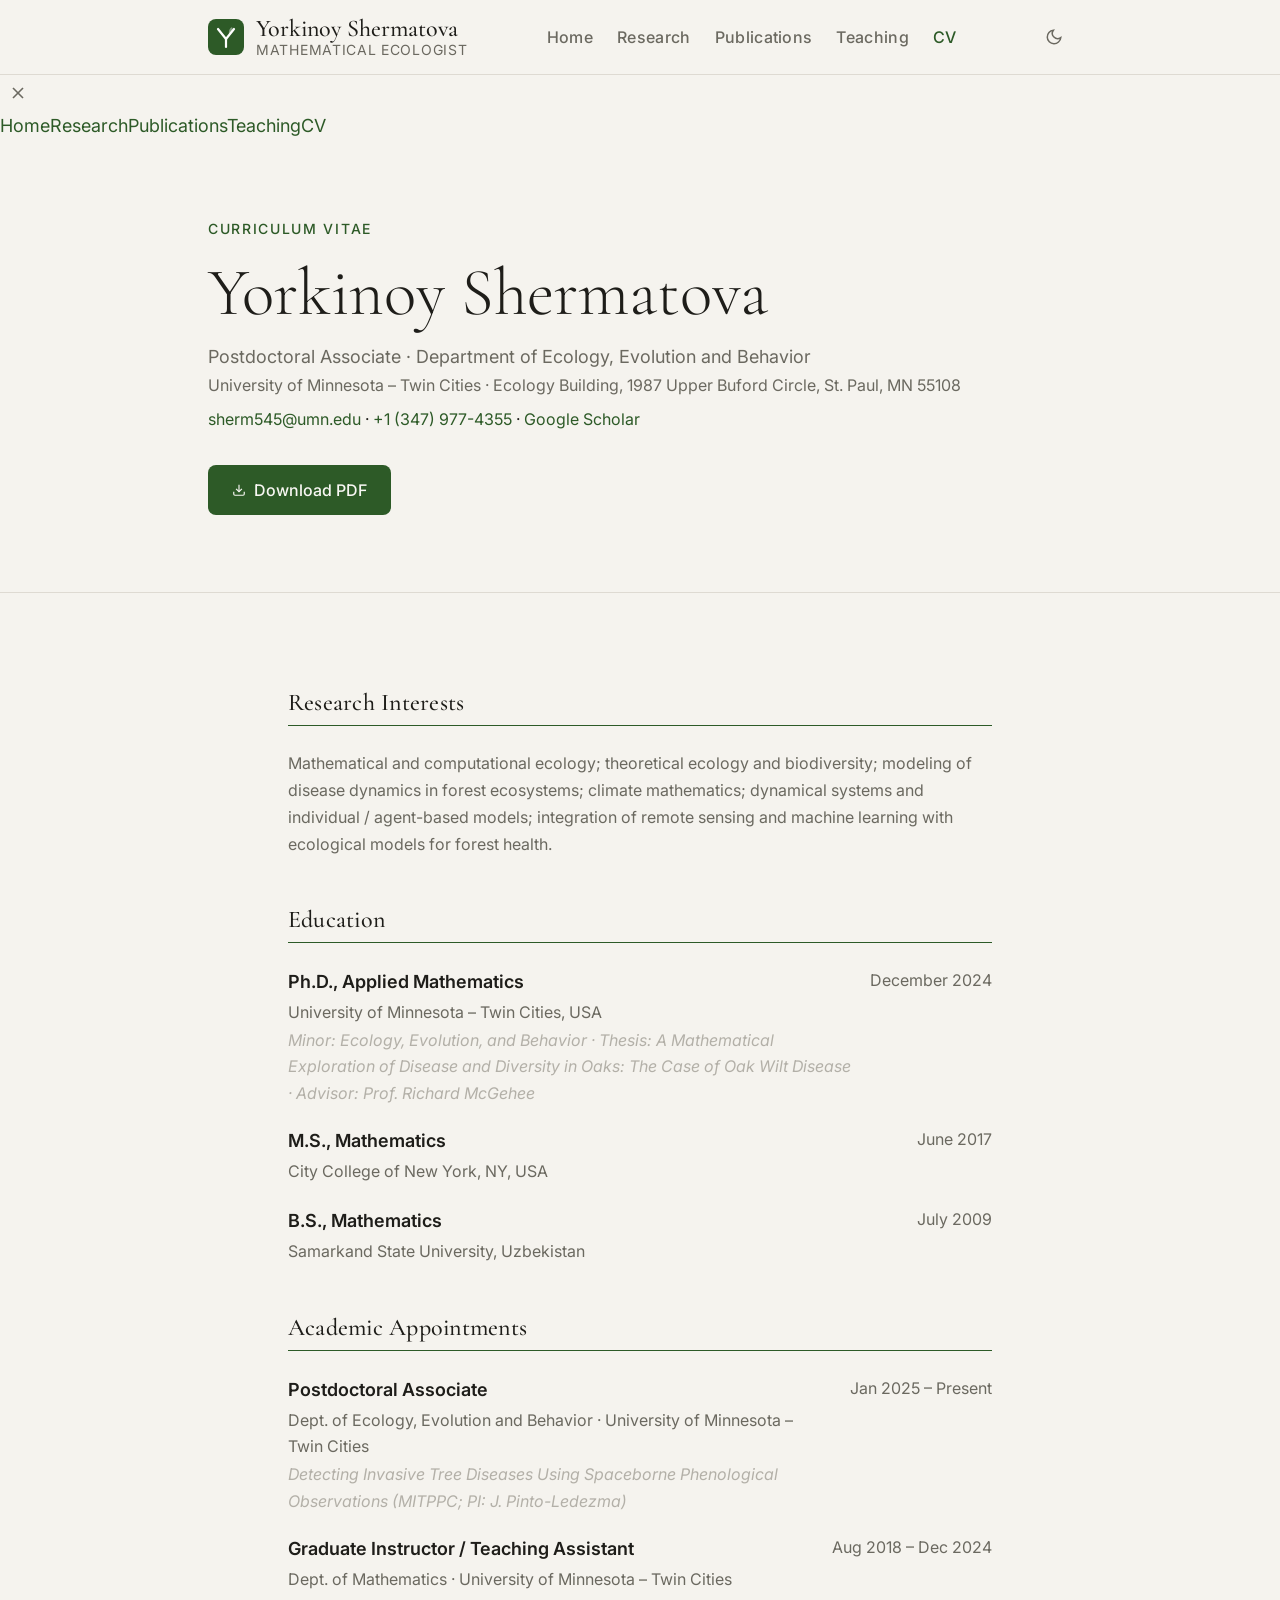
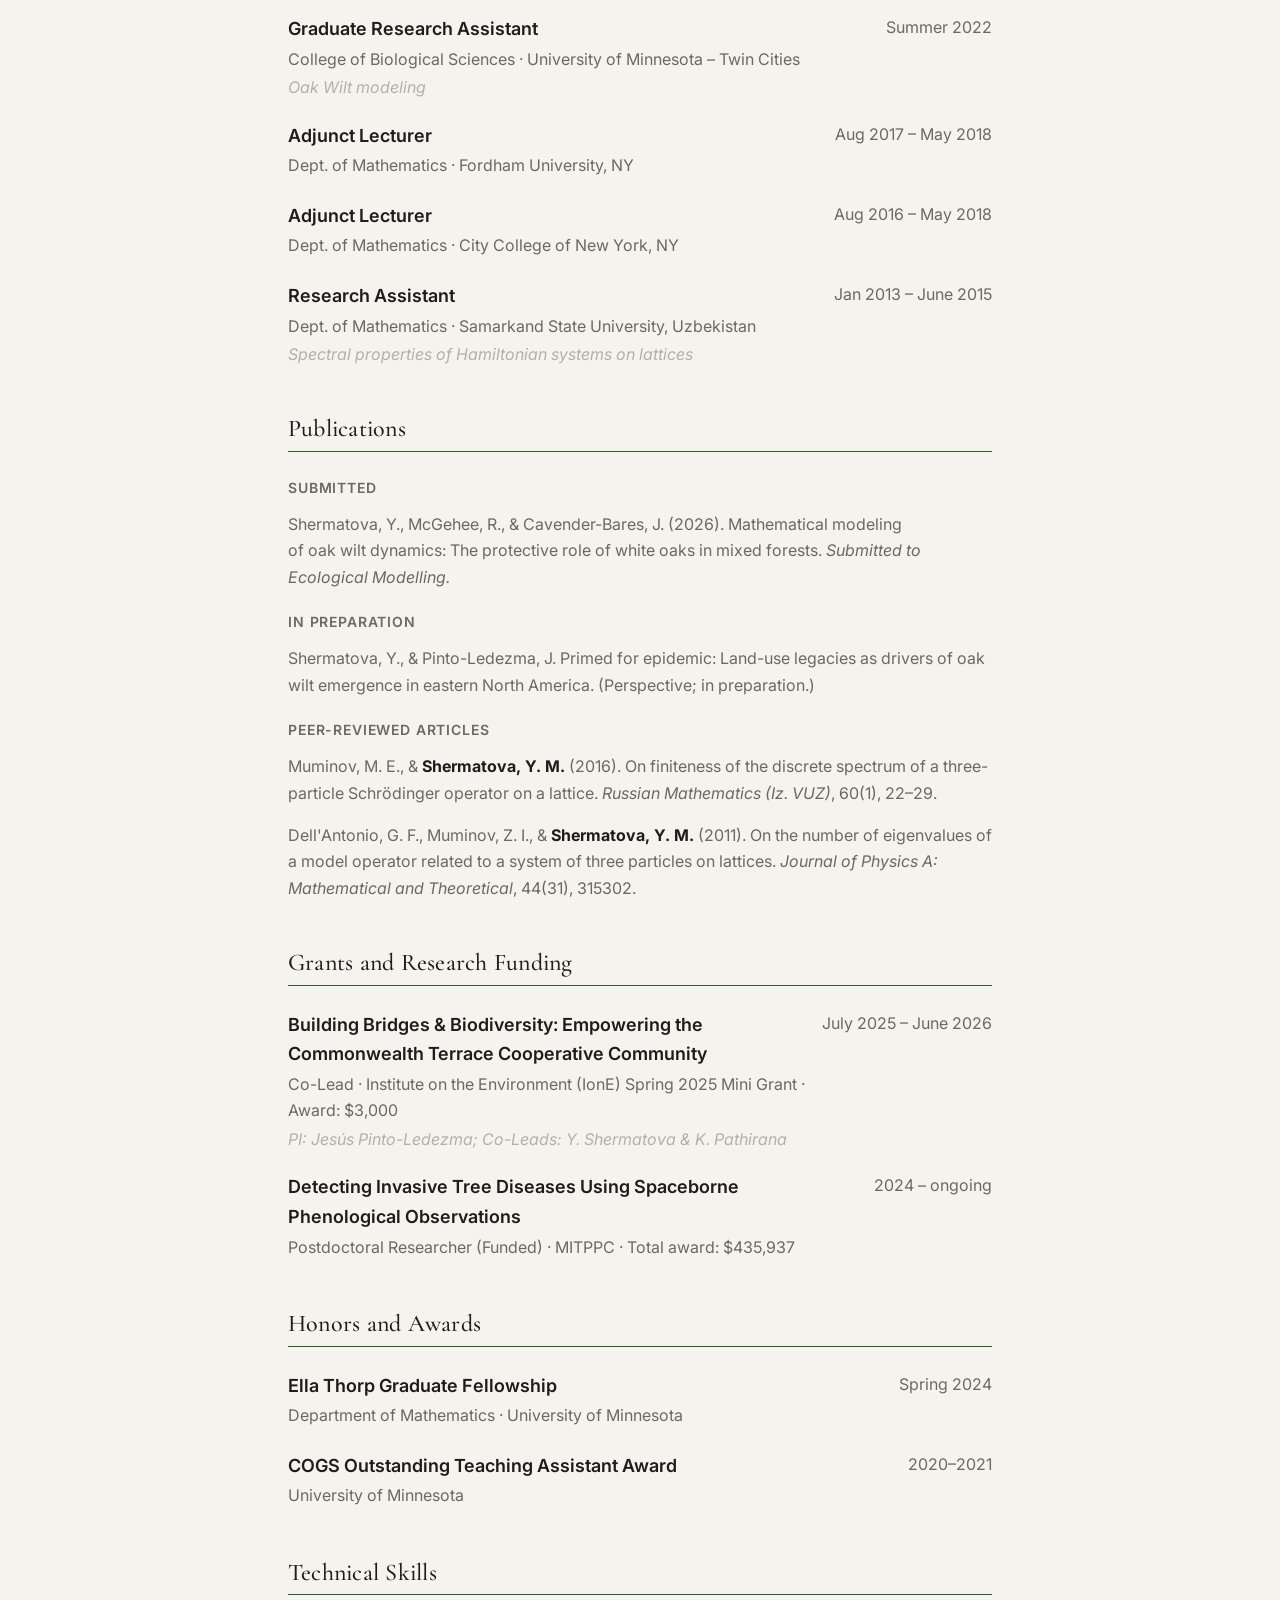
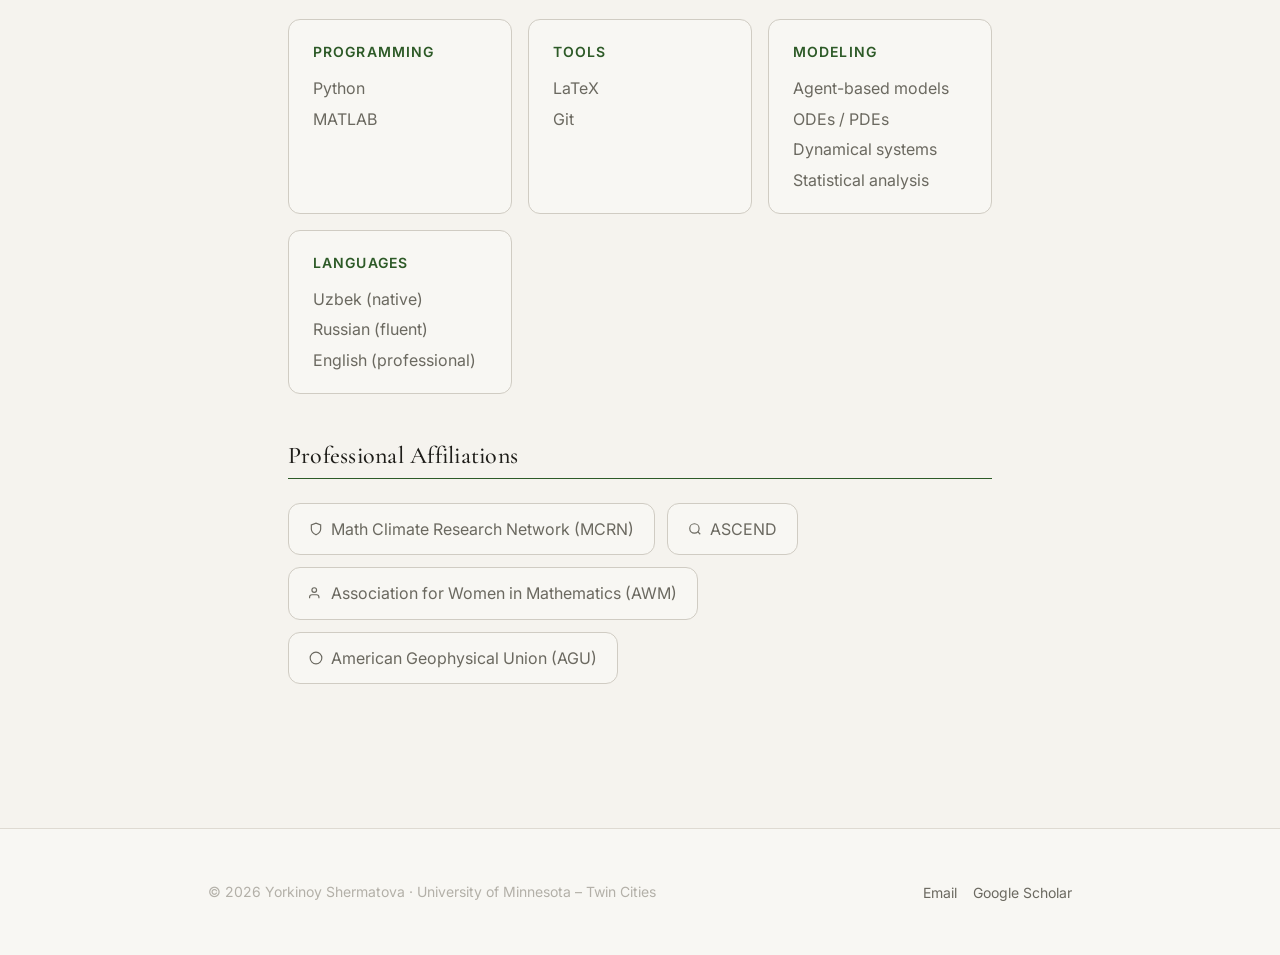
==== cv.html @ e94e3703 "Initial build: 5-page academic site" ====
<!DOCTYPE html>
<html lang="en">
<head>
  <meta charset="UTF-8">
  <meta name="viewport" content="width=device-width, initial-scale=1.0">
  <title>CV — Yorkinoy Shermatova</title>
  <meta name="description" content="Curriculum vitae of Yorkinoy Shermatova, Postdoctoral Associate in Mathematical Ecology at the University of Minnesota.">
  <link rel="stylesheet" href="style.css">
  <link rel="icon" href="data:image/svg+xml,<svg xmlns='http://www.w3.org/2000/svg' viewBox='0 0 32 32'><rect width='32' height='32' rx='6' fill='%232d5a27'/><text y='24' x='4' font-size='22' fill='white' font-family='serif'>Y</text></svg>">
  <style>
    .cv-section { margin-bottom: var(--space-12); }
    .cv-section-title {
      font-family: var(--font-display);
      font-size: var(--text-lg);
      font-weight: 500;
      color: var(--color-text);
      padding-bottom: var(--space-2);
      border-bottom: 1.5px solid var(--color-primary);
      margin-bottom: var(--space-6);
      letter-spacing: 0.01em;
    }
    .cv-entry { margin-bottom: var(--space-5); display: grid; grid-template-columns: 1fr auto; gap: var(--space-4); align-items: start; }
    .cv-entry__main {}
    .cv-entry__title { font-size: var(--text-base); font-weight: 600; color: var(--color-text); margin-bottom: 2px; }
    .cv-entry__sub { font-size: var(--text-sm); color: var(--color-text-muted); margin-bottom: 2px; }
    .cv-entry__detail { font-size: var(--text-sm); color: var(--color-text-faint); font-style: italic; }
    .cv-entry__date { font-size: var(--text-sm); color: var(--color-text-muted); white-space: nowrap; text-align: right; }
    .cv-pub { margin-bottom: var(--space-4); }
    .cv-pub p { font-size: var(--text-sm); color: var(--color-text-muted); line-height: 1.65; }
    .cv-pub strong { color: var(--color-text); }
    .cv-list { list-style: none; display: flex; flex-direction: column; gap: var(--space-2); }
    .cv-list li { font-size: var(--text-sm); color: var(--color-text-muted); padding-left: var(--space-4); position: relative; }
    .cv-list li::before { content: '—'; position: absolute; left: 0; color: var(--color-primary); }
    @media (max-width: 600px) { .cv-entry { grid-template-columns: 1fr; } .cv-entry__date { text-align: left; } }
  </style>
</head>
<body>
  <nav class="nav" id="main-nav">
    <div class="container"><div class="nav__inner">
      <a href="index.html" class="nav__logo">
        <svg class="nav__logo-mark" viewBox="0 0 36 36" fill="none" aria-label="YS logo"><rect width="36" height="36" rx="8" fill="var(--color-primary)"/><path d="M10 10 L18 20 L26 10" stroke="white" stroke-width="2.2" stroke-linecap="round" stroke-linejoin="round" fill="none"/><path d="M18 20 L18 28" stroke="white" stroke-width="2.2" stroke-linecap="round"/><path d="M21 16 Q26 12 24 8 Q20 10 21 16Z" fill="white" fill-opacity="0.4"/></svg>
        <div class="nav__name">Yorkinoy Shermatova<span>Mathematical Ecologist</span></div>
      </a>
      <ul class="nav__links" role="list">
        <li><a href="index.html">Home</a></li><li><a href="research.html">Research</a></li>
        <li><a href="publications.html">Publications</a></li>
        <li><a href="teaching.html">Teaching</a></li><li><a href="cv.html" class="active">CV</a></li>
      </ul>
      <div class="nav__actions">
        <button class="btn-icon" data-theme-toggle aria-label="Toggle dark mode"><svg width="18" height="18" viewBox="0 0 24 24" fill="none" stroke="currentColor" stroke-width="2"><path d="M21 12.79A9 9 0 1 1 11.21 3 7 7 0 0 0 21 12.79z"/></svg></button>
        <button class="btn-icon nav__hamburger" id="hamburger-btn" aria-label="Open menu"><svg width="18" height="18" viewBox="0 0 24 24" fill="none" stroke="currentColor" stroke-width="2"><line x1="3" y1="6" x2="21" y2="6"/><line x1="3" y1="12" x2="21" y2="12"/><line x1="3" y1="18" x2="21" y2="18"/></svg></button>
      </div>
    </div></div>
  </nav>
  <div class="mobile-menu" id="mobile-menu"><button class="btn-icon mobile-menu__close" id="close-menu-btn" aria-label="Close"><svg width="20" height="20" viewBox="0 0 24 24" fill="none" stroke="currentColor" stroke-width="2"><line x1="18" y1="6" x2="6" y2="18"/><line x1="6" y1="6" x2="18" y2="18"/></svg></button><a href="index.html">Home</a><a href="research.html">Research</a><a href="publications.html">Publications</a><a href="teaching.html">Teaching</a><a href="cv.html">CV</a></div>

  <main>
    <section style="padding-block: clamp(var(--space-12), 6vw, var(--space-20)); border-bottom: 1px solid var(--color-divider);">
      <div class="container">
        <div style="display:flex; align-items:flex-start; justify-content:space-between; gap:var(--space-8); flex-wrap:wrap;">
          <div>
            <p class="hero__eyebrow">Curriculum Vitae</p>
            <h1 style="font-family:var(--font-display); font-size:var(--text-3xl); font-weight:300; line-height:1.1; margin-bottom:var(--space-3);">Yorkinoy Shermatova</h1>
            <p style="font-size:var(--text-base); color:var(--color-text-muted);">Postdoctoral Associate · Department of Ecology, Evolution and Behavior</p>
            <p style="font-size:var(--text-sm); color:var(--color-text-muted);">University of Minnesota – Twin Cities · Ecology Building, 1987 Upper Buford Circle, St. Paul, MN 55108</p>
            <p style="font-size:var(--text-sm); margin-top:var(--space-2);">
              <a href="mailto:sherm545@umn.edu">sherm545@umn.edu</a> ·
              <a href="tel:+13479774355">+1 (347) 977-4355</a> ·
              <a href="https://scholar.google.com" target="_blank" rel="noopener">Google Scholar</a>
            </p>
          </div>
          <a href="uploaded_attachments/72731e714ade4ef1af6a2e4f778bb078/Academic_CV_yorkinoy-1.pdf" download class="btn btn--primary" style="flex-shrink:0;">
            <svg width="14" height="14" viewBox="0 0 24 24" fill="none" stroke="currentColor" stroke-width="2"><path d="M21 15v4a2 2 0 0 1-2 2H5a2 2 0 0 1-2-2v-4"/><polyline points="7 10 12 15 17 10"/><line x1="12" y1="15" x2="12" y2="3"/></svg>
            Download PDF
          </a>
        </div>
      </div>
    </section>

    <section class="section">
      <div class="container container--narrow" style="max-width: 800px;">

        <!-- Research Interests -->
        <div class="cv-section">
          <h2 class="cv-section-title">Research Interests</h2>
          <p style="font-size:var(--text-sm); color:var(--color-text-muted); line-height:1.7;">Mathematical and computational ecology; theoretical ecology and biodiversity; modeling of disease dynamics in forest ecosystems; climate mathematics; dynamical systems and individual / agent-based models; integration of remote sensing and machine learning with ecological models for forest health.</p>
        </div>

        <!-- Education -->
        <div class="cv-section">
          <h2 class="cv-section-title">Education</h2>
          <div class="cv-entry">
            <div class="cv-entry__main">
              <p class="cv-entry__title">Ph.D., Applied Mathematics</p>
              <p class="cv-entry__sub">University of Minnesota – Twin Cities, USA</p>
              <p class="cv-entry__detail">Minor: Ecology, Evolution, and Behavior · Thesis: <em>A Mathematical Exploration of Disease and Diversity in Oaks: The Case of Oak Wilt Disease</em> · Advisor: Prof. Richard McGehee</p>
            </div>
            <div class="cv-entry__date">December 2024</div>
          </div>
          <div class="cv-entry">
            <div class="cv-entry__main">
              <p class="cv-entry__title">M.S., Mathematics</p>
              <p class="cv-entry__sub">City College of New York, NY, USA</p>
            </div>
            <div class="cv-entry__date">June 2017</div>
          </div>
          <div class="cv-entry">
            <div class="cv-entry__main">
              <p class="cv-entry__title">B.S., Mathematics</p>
              <p class="cv-entry__sub">Samarkand State University, Uzbekistan</p>
            </div>
            <div class="cv-entry__date">July 2009</div>
          </div>
        </div>

        <!-- Academic Appointments -->
        <div class="cv-section">
          <h2 class="cv-section-title">Academic Appointments</h2>
          <div class="cv-entry">
            <div class="cv-entry__main">
              <p class="cv-entry__title">Postdoctoral Associate</p>
              <p class="cv-entry__sub">Dept. of Ecology, Evolution and Behavior · University of Minnesota – Twin Cities</p>
              <p class="cv-entry__detail">Detecting Invasive Tree Diseases Using Spaceborne Phenological Observations (MITPPC; PI: J. Pinto-Ledezma)</p>
            </div>
            <div class="cv-entry__date">Jan 2025 – Present</div>
          </div>
          <div class="cv-entry">
            <div class="cv-entry__main">
              <p class="cv-entry__title">Graduate Instructor / Teaching Assistant</p>
              <p class="cv-entry__sub">Dept. of Mathematics · University of Minnesota – Twin Cities</p>
            </div>
            <div class="cv-entry__date">Aug 2018 – Dec 2024</div>
          </div>
          <div class="cv-entry">
            <div class="cv-entry__main">
              <p class="cv-entry__title">Graduate Research Assistant</p>
              <p class="cv-entry__sub">College of Biological Sciences · University of Minnesota – Twin Cities</p>
              <p class="cv-entry__detail">Oak Wilt modeling</p>
            </div>
            <div class="cv-entry__date">Summer 2022</div>
          </div>
          <div class="cv-entry">
            <div class="cv-entry__main">
              <p class="cv-entry__title">Adjunct Lecturer</p>
              <p class="cv-entry__sub">Dept. of Mathematics · Fordham University, NY</p>
            </div>
            <div class="cv-entry__date">Aug 2017 – May 2018</div>
          </div>
          <div class="cv-entry">
            <div class="cv-entry__main">
              <p class="cv-entry__title">Adjunct Lecturer</p>
              <p class="cv-entry__sub">Dept. of Mathematics · City College of New York, NY</p>
            </div>
            <div class="cv-entry__date">Aug 2016 – May 2018</div>
          </div>
          <div class="cv-entry">
            <div class="cv-entry__main">
              <p class="cv-entry__title">Research Assistant</p>
              <p class="cv-entry__sub">Dept. of Mathematics · Samarkand State University, Uzbekistan</p>
              <p class="cv-entry__detail">Spectral properties of Hamiltonian systems on lattices</p>
            </div>
            <div class="cv-entry__date">Jan 2013 – June 2015</div>
          </div>
        </div>

        <!-- Publications -->
        <div class="cv-section">
          <h2 class="cv-section-title">Publications</h2>
          <p style="font-size:var(--text-xs); font-weight:600; letter-spacing:0.06em; text-transform:uppercase; color:var(--color-text-muted); margin-bottom:var(--space-3);">Submitted</p>
          <div class="cv-pub">
            <p>Shermatova, Y., McGehee, R., &amp; Cavender-Bares, J. (2026). Mathematical modeling of oak wilt dynamics: The protective role of white oaks in mixed forests. <em>Submitted to Ecological Modelling.</em></p>
          </div>
          <p style="font-size:var(--text-xs); font-weight:600; letter-spacing:0.06em; text-transform:uppercase; color:var(--color-text-muted); margin-bottom:var(--space-3); margin-top:var(--space-5);">In Preparation</p>
          <div class="cv-pub">
            <p>Shermatova, Y., &amp; Pinto-Ledezma, J. Primed for epidemic: Land-use legacies as drivers of oak wilt emergence in eastern North America. (Perspective; in preparation.)</p>
          </div>
          <p style="font-size:var(--text-xs); font-weight:600; letter-spacing:0.06em; text-transform:uppercase; color:var(--color-text-muted); margin-bottom:var(--space-3); margin-top:var(--space-5);">Peer-Reviewed Articles</p>
          <div class="cv-pub">
            <p>Muminov, M. E., &amp; <strong>Shermatova, Y. M.</strong> (2016). On finiteness of the discrete spectrum of a three-particle Schrödinger operator on a lattice. <em>Russian Mathematics (Iz. VUZ)</em>, 60(1), 22–29.</p>
          </div>
          <div class="cv-pub">
            <p>Dell'Antonio, G. F., Muminov, Z. I., &amp; <strong>Shermatova, Y. M.</strong> (2011). On the number of eigenvalues of a model operator related to a system of three particles on lattices. <em>Journal of Physics A: Mathematical and Theoretical</em>, 44(31), 315302.</p>
          </div>
        </div>

        <!-- Grants -->
        <div class="cv-section">
          <h2 class="cv-section-title">Grants and Research Funding</h2>
          <div class="cv-entry">
            <div class="cv-entry__main">
              <p class="cv-entry__title">Building Bridges &amp; Biodiversity: Empowering the Commonwealth Terrace Cooperative Community</p>
              <p class="cv-entry__sub">Co-Lead · Institute on the Environment (IonE) Spring 2025 Mini Grant · Award: $3,000</p>
              <p class="cv-entry__detail">PI: Jesús Pinto-Ledezma; Co-Leads: Y. Shermatova &amp; K. Pathirana</p>
            </div>
            <div class="cv-entry__date">July 2025 – June 2026</div>
          </div>
          <div class="cv-entry">
            <div class="cv-entry__main">
              <p class="cv-entry__title">Detecting Invasive Tree Diseases Using Spaceborne Phenological Observations</p>
              <p class="cv-entry__sub">Postdoctoral Researcher (Funded) · MITPPC · Total award: $435,937</p>
            </div>
            <div class="cv-entry__date">2024 – ongoing</div>
          </div>
        </div>

        <!-- Honors -->
        <div class="cv-section">
          <h2 class="cv-section-title">Honors and Awards</h2>
          <div class="cv-entry">
            <div class="cv-entry__main"><p class="cv-entry__title">Ella Thorp Graduate Fellowship</p><p class="cv-entry__sub">Department of Mathematics · University of Minnesota</p></div>
            <div class="cv-entry__date">Spring 2024</div>
          </div>
          <div class="cv-entry">
            <div class="cv-entry__main"><p class="cv-entry__title">COGS Outstanding Teaching Assistant Award</p><p class="cv-entry__sub">University of Minnesota</p></div>
            <div class="cv-entry__date">2020–2021</div>
          </div>
        </div>

        <!-- Technical Skills -->
        <div class="cv-section">
          <h2 class="cv-section-title">Technical Skills</h2>
          <div class="skills-grid">
            <div class="skill-group">
              <p class="skill-group__label">Programming</p>
              <div class="skill-group__items">
                <span class="skill-group__item">Python</span>
                <span class="skill-group__item">MATLAB</span>
              </div>
            </div>
            <div class="skill-group">
              <p class="skill-group__label">Tools</p>
              <div class="skill-group__items">
                <span class="skill-group__item">LaTeX</span>
                <span class="skill-group__item">Git</span>
              </div>
            </div>
            <div class="skill-group">
              <p class="skill-group__label">Modeling</p>
              <div class="skill-group__items">
                <span class="skill-group__item">Agent-based models</span>
                <span class="skill-group__item">ODEs / PDEs</span>
                <span class="skill-group__item">Dynamical systems</span>
                <span class="skill-group__item">Statistical analysis</span>
              </div>
            </div>
            <div class="skill-group">
              <p class="skill-group__label">Languages</p>
              <div class="skill-group__items">
                <span class="skill-group__item">Uzbek (native)</span>
                <span class="skill-group__item">Russian (fluent)</span>
                <span class="skill-group__item">English (professional)</span>
              </div>
            </div>
          </div>
        </div>

        <!-- Affiliations -->
        <div class="cv-section">
          <h2 class="cv-section-title">Professional Affiliations</h2>
          <div class="affiliation-tags">
            <div class="affiliation-tag">
              <svg width="14" height="14" viewBox="0 0 24 24" fill="none" stroke="currentColor" stroke-width="2"><path d="M12 22s8-4 8-10V5l-8-3-8 3v7c0 6 8 10 8 10z"/></svg>
              Math Climate Research Network (MCRN)
            </div>
            <div class="affiliation-tag">
              <svg width="14" height="14" viewBox="0 0 24 24" fill="none" stroke="currentColor" stroke-width="2"><circle cx="11" cy="11" r="8"/><path d="m21 21-4.35-4.35"/></svg>
              ASCEND
            </div>
            <div class="affiliation-tag">
              <svg width="14" height="14" viewBox="0 0 24 24" fill="none" stroke="currentColor" stroke-width="2"><path d="M17 21v-2a4 4 0 0 0-4-4H5a4 4 0 0 0-4 4v2"/><circle cx="9" cy="7" r="4"/></svg>
              Association for Women in Mathematics (AWM)
            </div>
            <div class="affiliation-tag">
              <svg width="14" height="14" viewBox="0 0 24 24" fill="none" stroke="currentColor" stroke-width="2"><circle cx="12" cy="12" r="10"/></svg>
              American Geophysical Union (AGU)
            </div>
          </div>
        </div>

      </div>
    </section>
  </main>

  <footer class="footer">
    <div class="container">
      <div class="footer__inner">
        <p class="footer__copy">© 2026 Yorkinoy Shermatova · University of Minnesota – Twin Cities</p>
        <ul class="footer__links" role="list">
          <li><a href="mailto:sherm545@umn.edu">Email</a></li>
          <li><a href="https://scholar.google.com" target="_blank" rel="noopener">Google Scholar</a></li>
        </ul>
      </div>
    </div>
  </footer>
  <script>
    (function(){const t=document.querySelector('[data-theme-toggle]'),r=document.documentElement;let d=matchMedia('(prefers-color-scheme:dark)').matches?'dark':'light';r.setAttribute('data-theme',d);if(t){t.innerHTML=d==='dark'?'<svg width="18" height="18" viewBox="0 0 24 24" fill="none" stroke="currentColor" stroke-width="2"><circle cx="12" cy="12" r="5"/><path d="M12 1v2M12 21v2M4.22 4.22l1.42 1.42M18.36 18.36l1.42 1.42M1 12h2M21 12h2M4.22 19.78l1.42-1.42M18.36 5.64l1.42-1.42"/></svg>':'<svg width="18" height="18" viewBox="0 0 24 24" fill="none" stroke="currentColor" stroke-width="2"><path d="M21 12.79A9 9 0 1 1 11.21 3 7 7 0 0 0 21 12.79z"/></svg>';t.addEventListener('click',()=>{d=d==='dark'?'light':'dark';r.setAttribute('data-theme',d);t.innerHTML=d==='dark'?'<svg width="18" height="18" viewBox="0 0 24 24" fill="none" stroke="currentColor" stroke-width="2"><circle cx="12" cy="12" r="5"/><path d="M12 1v2M12 21v2M4.22 4.22l1.42 1.42M18.36 18.36l1.42 1.42M1 12h2M21 12h2M4.22 19.78l1.42-1.42M18.36 5.64l1.42-1.42"/></svg>':'<svg width="18" height="18" viewBox="0 0 24 24" fill="none" stroke="currentColor" stroke-width="2"><path d="M21 12.79A9 9 0 1 1 11.21 3 7 7 0 0 0 21 12.79z"/></svg>';});}})();
    const nav=document.getElementById('main-nav');window.addEventListener('scroll',()=>{nav.classList.toggle('nav--scrolled',window.scrollY>10);},{passive:true});
    const h=document.getElementById('hamburger-btn'),m=document.getElementById('mobile-menu'),c=document.getElementById('close-menu-btn');if(h&&m){h.addEventListener('click',()=>m.classList.add('open'));c.addEventListener('click',()=>m.classList.remove('open'));m.querySelectorAll('a').forEach(a=>a.addEventListener('click',()=>m.classList.remove('open')));}
  </script>
</body>
</html>
---- style.css ----
/* ═══════════════════════════════════════════════════════
   Yorkinoy Shermatova — Academic Website
   Palette: Forest Moss green, warm parchment, deep charcoal
   Fonts: Cormorant Garamond (display) + Inter (body)
═══════════════════════════════════════════════════════ */

@import url('https://fonts.googleapis.com/css2?family=Cormorant+Garamond:ital,wght@0,300;0,400;0,500;0,600;1,300;1,400;1,500&family=Inter:wght@300;400;500;600&display=swap');

/* ── Design Tokens ── */
:root,
[data-theme='light'] {
  --font-display: 'Cormorant Garamond', Georgia, serif;
  --font-body: 'Inter', 'Helvetica Neue', sans-serif;

  /* Type scale */
  --text-xs: clamp(0.75rem, 0.7rem + 0.25vw, 0.875rem);
  --text-sm: clamp(0.875rem, 0.8rem + 0.35vw, 1rem);
  --text-base: clamp(1rem, 0.95rem + 0.25vw, 1.125rem);
  --text-lg: clamp(1.125rem, 1rem + 0.75vw, 1.5rem);
  --text-xl: clamp(1.5rem, 1.2rem + 1.25vw, 2.25rem);
  --text-2xl: clamp(2rem, 1.2rem + 2.5vw, 3.5rem);
  --text-3xl: clamp(2.5rem, 1rem + 4vw, 5rem);
  --text-hero: clamp(3rem, 0.5rem + 7vw, 7rem);

  /* Spacing */
  --space-1: 0.25rem;
  --space-2: 0.5rem;
  --space-3: 0.75rem;
  --space-4: 1rem;
  --space-5: 1.25rem;
  --space-6: 1.5rem;
  --space-8: 2rem;
  --space-10: 2.5rem;
  --space-12: 3rem;
  --space-16: 4rem;
  --space-20: 5rem;
  --space-24: 6rem;
  --space-32: 8rem;

  /* Forest + Parchment palette — light */
  --color-bg: #f5f3ee;
  --color-surface: #f8f7f3;
  --color-surface-2: #faf9f6;
  --color-surface-offset: #eeebe4;
  --color-divider: #dedad2;
  --color-border: #d0ccc3;

  --color-text: #1e1d19;
  --color-text-muted: #6b6960;
  --color-text-faint: #b3b0a8;
  --color-text-inverse: #f8f7f3;

  /* Forest Moss green */
  --color-primary: #2d5a27;
  --color-primary-hover: #1e3f1b;
  --color-primary-active: #122610;
  --color-primary-highlight: #cddacb;
  --color-primary-light: #e8f0e7;

  /* Warm amber accent */
  --color-accent: #7a5c2e;
  --color-accent-hover: #5c4020;
  --color-accent-light: #f0e8d8;

  --radius-sm: 0.375rem;
  --radius-md: 0.5rem;
  --radius-lg: 0.75rem;
  --radius-xl: 1rem;
  --radius-full: 9999px;

  --transition-interactive: 180ms cubic-bezier(0.16, 1, 0.3, 1);

  --shadow-sm: 0 1px 3px oklch(0.2 0.02 120 / 0.07);
  --shadow-md: 0 4px 14px oklch(0.2 0.02 120 / 0.1);
  --shadow-lg: 0 12px 36px oklch(0.2 0.02 120 / 0.14);

  --content-narrow: 640px;
  --content-default: 960px;
  --content-wide: 1200px;
}

[data-theme='dark'] {
  --color-bg: #151510;
  --color-surface: #1a1a14;
  --color-surface-2: #1e1e18;
  --color-surface-offset: #1c1c16;
  --color-divider: #28281f;
  --color-border: #38382d;
  --color-text: #d4d2cc;
  --color-text-muted: #7a7870;
  --color-text-faint: #525048;
  --color-text-inverse: #1a1a14;
  --color-primary: #7ab872;
  --color-primary-hover: #5ea054;
  --color-primary-active: #42833b;
  --color-primary-highlight: #263025;
  --color-primary-light: #1e2a1d;
  --color-accent: #c4a06a;
  --color-accent-hover: #a8854e;
  --color-accent-light: #2a2318;
  --shadow-sm: 0 1px 3px oklch(0 0 0 / 0.25);
  --shadow-md: 0 4px 14px oklch(0 0 0 / 0.35);
  --shadow-lg: 0 12px 36px oklch(0 0 0 / 0.45);
}

@media (prefers-color-scheme: dark) {
  :root:not([data-theme]) {
    --color-bg: #151510;
    --color-surface: #1a1a14;
    --color-surface-2: #1e1e18;
    --color-surface-offset: #1c1c16;
    --color-divider: #28281f;
    --color-border: #38382d;
    --color-text: #d4d2cc;
    --color-text-muted: #7a7870;
    --color-text-faint: #525048;
    --color-text-inverse: #1a1a14;
    --color-primary: #7ab872;
    --color-primary-hover: #5ea054;
    --color-primary-active: #42833b;
    --color-primary-highlight: #263025;
    --color-primary-light: #1e2a1d;
    --color-accent: #c4a06a;
    --color-accent-hover: #a8854e;
    --color-accent-light: #2a2318;
  }
}

/* ── Base Reset ── */
*, *::before, *::after {
  box-sizing: border-box;
  margin: 0;
  padding: 0;
}
html {
  -webkit-font-smoothing: antialiased;
  -moz-osx-font-smoothing: grayscale;
  text-rendering: optimizeLegibility;
  scroll-behavior: smooth;
  scroll-padding-top: var(--space-20);
}
body {
  min-height: 100dvh;
  line-height: 1.65;
  font-family: var(--font-body);
  font-size: var(--text-base);
  color: var(--color-text);
  background-color: var(--color-bg);
  transition: background-color 0.3s ease, color 0.3s ease;
}
img, picture, video, canvas, svg {
  display: block;
  max-width: 100%;
  height: auto;
}
ul[role='list'], ol[role='list'] { list-style: none; }
input, button, textarea, select { font: inherit; color: inherit; }
h1, h2, h3, h4, h5, h6 {
  text-wrap: balance;
  line-height: 1.15;
  font-family: var(--font-display);
}
p, li, figcaption { text-wrap: pretty; }
::selection {
  background: oklch(from var(--color-primary) l c h / 0.2);
  color: var(--color-text);
}
:focus-visible {
  outline: 2px solid var(--color-primary);
  outline-offset: 3px;
  border-radius: var(--radius-sm);
}
@media (prefers-reduced-motion: reduce) {
  *, *::before, *::after {
    animation-duration: 0.01ms !important;
    transition-duration: 0.01ms !important;
    scroll-behavior: auto !important;
  }
}
button { cursor: pointer; background: none; border: none; }
a { color: var(--color-primary); text-decoration: none; transition: color var(--transition-interactive); }
a:hover { color: var(--color-primary-hover); }

/* ── Layout Utilities ── */
.container {
  width: 100%;
  max-width: var(--content-default);
  margin-inline: auto;
  padding-inline: clamp(var(--space-4), 5vw, var(--space-12));
}
.container--wide {
  max-width: var(--content-wide);
}
.container--narrow {
  max-width: var(--content-narrow);
}
.sr-only {
  position: absolute; width: 1px; height: 1px; padding: 0;
  margin: -1px; overflow: hidden; clip: rect(0,0,0,0);
  white-space: nowrap; border-width: 0;
}

/* ── Navigation ── */
.nav {
  position: sticky;
  top: 0;
  z-index: 100;
  background: color-mix(in oklab, var(--color-bg) 88%, transparent);
  backdrop-filter: blur(14px);
  -webkit-backdrop-filter: blur(14px);
  border-bottom: 1px solid var(--color-divider);
  transition: box-shadow var(--transition-interactive), background var(--transition-interactive);
}
.nav--scrolled { box-shadow: var(--shadow-sm); }
.nav__inner {
  display: flex;
  align-items: center;
  justify-content: space-between;
  padding-block: var(--space-4);
}
.nav__logo {
  display: flex;
  align-items: center;
  gap: var(--space-3);
  text-decoration: none;
  color: var(--color-text);
}
.nav__logo-mark {
  width: 36px;
  height: 36px;
  flex-shrink: 0;
}
.nav__name {
  font-family: var(--font-display);
  font-size: var(--text-lg);
  font-weight: 500;
  color: var(--color-text);
  line-height: 1.1;
}
.nav__name span {
  display: block;
  font-size: var(--text-xs);
  font-family: var(--font-body);
  font-weight: 400;
  color: var(--color-text-muted);
  letter-spacing: 0.05em;
  text-transform: uppercase;
}
.nav__links {
  display: flex;
  align-items: center;
  gap: var(--space-6);
  list-style: none;
}
.nav__links a {
  font-size: var(--text-sm);
  font-weight: 500;
  color: var(--color-text-muted);
  letter-spacing: 0.02em;
  transition: color var(--transition-interactive);
}
.nav__links a:hover,
.nav__links a.active {
  color: var(--color-primary);
}
.nav__actions {
  display: flex;
  align-items: center;
  gap: var(--space-3);
}
.btn-icon {
  display: flex;
  align-items: center;
  justify-content: center;
  width: 36px;
  height: 36px;
  border-radius: var(--radius-md);
  color: var(--color-text-muted);
  transition: color var(--transition-interactive), background var(--transition-interactive);
}
.btn-icon:hover {
  color: var(--color-text);
  background: var(--color-surface-offset);
}
.nav__hamburger { display: none; }

/* ── Hero ── */
.hero {
  padding-block: clamp(var(--space-16), 10vw, var(--space-32));
  position: relative;
  overflow: hidden;
}
.hero::before {
  content: '';
  position: absolute;
  inset: 0;
  background: radial-gradient(ellipse 80% 60% at 70% 40%, color-mix(in oklab, var(--color-primary) 8%, transparent), transparent 70%);
  pointer-events: none;
}
.hero__grid {
  display: grid;
  grid-template-columns: 1fr 1fr;
  gap: var(--space-16);
  align-items: center;
}
.hero__content { position: relative; z-index: 1; }
.hero__eyebrow {
  font-size: var(--text-xs);
  font-weight: 500;
  letter-spacing: 0.12em;
  text-transform: uppercase;
  color: var(--color-primary);
  margin-bottom: var(--space-4);
}
.hero__title {
  font-family: var(--font-display);
  font-size: var(--text-hero);
  font-weight: 300;
  line-height: 1.05;
  color: var(--color-text);
  margin-bottom: var(--space-6);
}
.hero__title em {
  font-style: italic;
  color: var(--color-primary);
}
.hero__role {
  font-size: var(--text-base);
  color: var(--color-text-muted);
  margin-bottom: var(--space-2);
  line-height: 1.5;
}
.hero__institution {
  font-size: var(--text-base);
  color: var(--color-text-muted);
  margin-bottom: var(--space-8);
}
.hero__institution a {
  color: var(--color-primary);
}
.hero__tags {
  display: flex;
  flex-wrap: wrap;
  gap: var(--space-2);
  margin-bottom: var(--space-8);
}
.tag {
  display: inline-flex;
  align-items: center;
  padding: var(--space-1) var(--space-3);
  border-radius: var(--radius-full);
  font-size: var(--text-xs);
  font-weight: 500;
  border: 1px solid var(--color-border);
  background: var(--color-surface);
  color: var(--color-text-muted);
  transition: background var(--transition-interactive), color var(--transition-interactive);
}
.tag--green {
  background: var(--color-primary-light);
  border-color: var(--color-primary-highlight);
  color: var(--color-primary);
}
.hero__ctas {
  display: flex;
  gap: var(--space-4);
  flex-wrap: wrap;
}
.btn {
  display: inline-flex;
  align-items: center;
  gap: var(--space-2);
  padding: var(--space-3) var(--space-6);
  border-radius: var(--radius-md);
  font-size: var(--text-sm);
  font-weight: 500;
  text-decoration: none;
  transition: all var(--transition-interactive);
  cursor: pointer;
}
.btn--primary {
  background: var(--color-primary);
  color: var(--color-text-inverse);
}
.btn--primary:hover {
  background: var(--color-primary-hover);
  color: var(--color-text-inverse);
}
.btn--outline {
  background: transparent;
  border: 1.5px solid var(--color-border);
  color: var(--color-text);
}
.btn--outline:hover {
  background: var(--color-surface-offset);
  border-color: var(--color-text-muted);
  color: var(--color-text);
}
.hero__portrait {
  position: relative;
  z-index: 1;
}
.hero__portrait-frame {
  position: relative;
  width: 100%;
  max-width: 420px;
  margin-inline: auto;
}
.hero__portrait-frame::before {
  content: '';
  position: absolute;
  inset: -12px;
  border: 1px solid var(--color-primary-highlight);
  border-radius: var(--radius-xl);
  opacity: 0.6;
}
.hero__portrait-frame::after {
  content: '';
  position: absolute;
  inset: -24px;
  border: 1px solid var(--color-border);
  border-radius: calc(var(--radius-xl) + 4px);
  opacity: 0.3;
}
.hero__portrait-img {
  width: 100%;
  aspect-ratio: 3 / 4;
  object-fit: cover;
  border-radius: var(--radius-xl);
  background: var(--color-surface-offset);
  box-shadow: var(--shadow-lg);
}
.hero__portrait-bg {
  width: 100%;
  aspect-ratio: 3 / 4;
  border-radius: var(--radius-xl);
  background: linear-gradient(135deg, var(--color-primary-light) 0%, var(--color-accent-light) 100%);
  box-shadow: var(--shadow-lg);
  display: flex;
  align-items: center;
  justify-content: center;
  font-family: var(--font-display);
  font-size: clamp(4rem, 8vw, 7rem);
  font-weight: 300;
  color: var(--color-primary);
  letter-spacing: -0.02em;
  user-select: none;
}
.hero__contact-bar {
  margin-top: var(--space-8);
  padding-top: var(--space-6);
  border-top: 1px solid var(--color-divider);
  display: flex;
  flex-wrap: wrap;
  gap: var(--space-5);
}
.contact-link {
  display: flex;
  align-items: center;
  gap: var(--space-2);
  font-size: var(--text-sm);
  color: var(--color-text-muted);
  text-decoration: none;
  transition: color var(--transition-interactive);
}
.contact-link:hover { color: var(--color-primary); }
.contact-link svg { opacity: 0.7; }

/* ── Section Styles ── */
.section {
  padding-block: clamp(var(--space-16), 8vw, var(--space-24));
}
.section--alt {
  background: var(--color-surface);
  border-top: 1px solid var(--color-divider);
  border-bottom: 1px solid var(--color-divider);
}
.section__header {
  margin-bottom: var(--space-12);
}
.section__label {
  font-size: var(--text-xs);
  font-weight: 500;
  letter-spacing: 0.12em;
  text-transform: uppercase;
  color: var(--color-primary);
  margin-bottom: var(--space-3);
  display: flex;
  align-items: center;
  gap: var(--space-2);
}
.section__label::before {
  content: '';
  display: block;
  width: 20px;
  height: 1px;
  background: var(--color-primary);
}
.section__title {
  font-family: var(--font-display);
  font-size: var(--text-2xl);
  font-weight: 400;
  color: var(--color-text);
  line-height: 1.1;
  margin-bottom: var(--space-4);
}
.section__lead {
  font-size: var(--text-base);
  color: var(--color-text-muted);
  max-width: 65ch;
  line-height: 1.7;
}

/* ── Research Cards ── */
.research-grid {
  display: grid;
  grid-template-columns: repeat(auto-fill, minmax(280px, 1fr));
  gap: var(--space-6);
}
.research-card {
  padding: var(--space-8);
  border-radius: var(--radius-lg);
  border: 1px solid var(--color-border);
  background: var(--color-surface);
  transition: box-shadow var(--transition-interactive), border-color var(--transition-interactive), transform var(--transition-interactive);
}
.research-card:hover {
  box-shadow: var(--shadow-md);
  border-color: var(--color-primary-highlight);
  transform: translateY(-2px);
}
.research-card__icon {
  width: 44px;
  height: 44px;
  border-radius: var(--radius-md);
  background: var(--color-primary-light);
  display: flex;
  align-items: center;
  justify-content: center;
  margin-bottom: var(--space-5);
  color: var(--color-primary);
}
.research-card__title {
  font-family: var(--font-display);
  font-size: var(--text-lg);
  font-weight: 500;
  color: var(--color-text);
  margin-bottom: var(--space-3);
  line-height: 1.3;
}
.research-card__body {
  font-size: var(--text-sm);
  color: var(--color-text-muted);
  line-height: 1.7;
}

/* ── Publications ── */
.pub-list {
  display: flex;
  flex-direction: column;
  gap: var(--space-4);
}
.pub-item {
  padding: var(--space-6) var(--space-8);
  border-radius: var(--radius-lg);
  border: 1px solid var(--color-border);
  background: var(--color-surface);
  transition: box-shadow var(--transition-interactive), border-color var(--transition-interactive);
  position: relative;
}
.pub-item:hover {
  box-shadow: var(--shadow-sm);
  border-color: var(--color-primary-highlight);
}
.pub-item__status {
  display: inline-flex;
  align-items: center;
  gap: var(--space-1);
  font-size: var(--text-xs);
  font-weight: 600;
  letter-spacing: 0.06em;
  text-transform: uppercase;
  padding: 2px var(--space-2);
  border-radius: var(--radius-sm);
  margin-bottom: var(--space-3);
}
.pub-item__status--submitted {
  background: var(--color-accent-light);
  color: var(--color-accent);
}
.pub-item__status--preparation {
  background: var(--color-surface-offset);
  color: var(--color-text-muted);
}
.pub-item__status--published {
  background: var(--color-primary-light);
  color: var(--color-primary);
}
.pub-item__title {
  font-family: var(--font-display);
  font-size: var(--text-lg);
  font-weight: 500;
  color: var(--color-text);
  margin-bottom: var(--space-2);
  line-height: 1.35;
}
.pub-item__title a {
  color: inherit;
  text-decoration: none;
  transition: color var(--transition-interactive);
}
.pub-item__title a:hover { color: var(--color-primary); }
.pub-item__authors {
  font-size: var(--text-sm);
  color: var(--color-text-muted);
  margin-bottom: var(--space-1);
}
.pub-item__authors strong { color: var(--color-text); font-weight: 500; }
.pub-item__venue {
  font-size: var(--text-sm);
  color: var(--color-text-faint);
  font-style: italic;
}
.pub-item__venue a {
  color: var(--color-primary);
  font-style: normal;
}

/* ── Timeline (Appointments / Teaching) ── */
.timeline {
  display: flex;
  flex-direction: column;
  gap: 0;
  position: relative;
}
.timeline::before {
  content: '';
  position: absolute;
  left: 0;
  top: var(--space-3);
  bottom: var(--space-3);
  width: 1px;
  background: var(--color-divider);
}
.timeline-item {
  padding: var(--space-5) 0 var(--space-5) var(--space-8);
  position: relative;
}
.timeline-item::before {
  content: '';
  position: absolute;
  left: -4px;
  top: calc(var(--space-5) + 6px);
  width: 9px;
  height: 9px;
  border-radius: 50%;
  background: var(--color-primary);
  border: 2px solid var(--color-bg);
}
.timeline-item__date {
  font-size: var(--text-xs);
  font-weight: 500;
  color: var(--color-primary);
  letter-spacing: 0.05em;
  margin-bottom: var(--space-1);
}
.timeline-item__title {
  font-family: var(--font-display);
  font-size: var(--text-lg);
  font-weight: 500;
  color: var(--color-text);
  margin-bottom: var(--space-1);
  line-height: 1.3;
}
.timeline-item__place {
  font-size: var(--text-sm);
  color: var(--color-text-muted);
  margin-bottom: var(--space-2);
}
.timeline-item__detail {
  font-size: var(--text-sm);
  color: var(--color-text-muted);
  line-height: 1.6;
  font-style: italic;
}

/* ── Awards ── */
.awards-list {
  display: flex;
  flex-direction: column;
  gap: var(--space-3);
}
.award-item {
  display: flex;
  align-items: baseline;
  gap: var(--space-4);
  padding: var(--space-4) var(--space-6);
  border-radius: var(--radius-md);
  border: 1px solid var(--color-border);
  background: var(--color-surface);
}
.award-item__year {
  font-size: var(--text-xs);
  font-weight: 600;
  color: var(--color-primary);
  min-width: 3.5ch;
  flex-shrink: 0;
}
.award-item__name {
  font-size: var(--text-sm);
  color: var(--color-text);
  font-weight: 500;
}
.award-item__org {
  font-size: var(--text-xs);
  color: var(--color-text-muted);
  margin-top: 2px;
}

/* ── Talks Grid ── */
.talks-list {
  display: flex;
  flex-direction: column;
  gap: var(--space-3);
}
.talk-item {
  display: grid;
  grid-template-columns: 1fr auto;
  gap: var(--space-4);
  align-items: start;
  padding: var(--space-4) var(--space-6);
  border-left: 2px solid var(--color-border);
  transition: border-color var(--transition-interactive);
}
.talk-item:hover { border-left-color: var(--color-primary); }
.talk-item__type {
  font-size: var(--text-xs);
  letter-spacing: 0.06em;
  text-transform: uppercase;
  color: var(--color-primary);
  font-weight: 500;
  margin-bottom: var(--space-1);
}
.talk-item__title {
  font-size: var(--text-sm);
  color: var(--color-text);
  font-style: italic;
  margin-bottom: 2px;
}
.talk-item__venue {
  font-size: var(--text-xs);
  color: var(--color-text-muted);
}
.talk-item__year {
  font-size: var(--text-xs);
  font-weight: 600;
  color: var(--color-text-faint);
  text-align: right;
  white-space: nowrap;
}

/* ── Stats Bar ── */
.stats-bar {
  display: grid;
  grid-template-columns: repeat(4, 1fr);
  gap: var(--space-6);
  padding: var(--space-10) var(--space-8);
  background: var(--color-surface);
  border-radius: var(--radius-xl);
  border: 1px solid var(--color-border);
  margin-top: var(--space-12);
}
.stat {
  text-align: center;
}
.stat__number {
  font-family: var(--font-display);
  font-size: var(--text-2xl);
  font-weight: 400;
  color: var(--color-primary);
  line-height: 1;
  margin-bottom: var(--space-2);
}
.stat__label {
  font-size: var(--text-xs);
  color: var(--color-text-muted);
  letter-spacing: 0.05em;
  text-transform: uppercase;
}

/* ── Teaching Table ── */
.teaching-block {
  margin-bottom: var(--space-8);
}
.teaching-block__inst {
  font-family: var(--font-display);
  font-size: var(--text-lg);
  font-weight: 500;
  color: var(--color-text);
  margin-bottom: var(--space-1);
}
.teaching-block__dates {
  font-size: var(--text-xs);
  color: var(--color-text-muted);
  margin-bottom: var(--space-4);
}
.course-list {
  display: flex;
  flex-direction: column;
  gap: var(--space-2);
}
.course-item {
  display: flex;
  align-items: baseline;
  gap: var(--space-3);
  font-size: var(--text-sm);
  color: var(--color-text-muted);
  padding: var(--space-2) var(--space-4);
  border-radius: var(--radius-sm);
  background: var(--color-surface);
}
.course-item__code {
  font-weight: 600;
  color: var(--color-primary);
  min-width: 10ch;
  flex-shrink: 0;
  font-size: var(--text-xs);
  font-family: var(--font-body);
  letter-spacing: 0.04em;
}

/* ── Affiliations ── */
.affiliation-tags {
  display: flex;
  flex-wrap: wrap;
  gap: var(--space-3);
}
.affiliation-tag {
  display: flex;
  align-items: center;
  gap: var(--space-2);
  padding: var(--space-3) var(--space-5);
  border-radius: var(--radius-lg);
  border: 1px solid var(--color-border);
  background: var(--color-surface);
  font-size: var(--text-sm);
  color: var(--color-text-muted);
  transition: all var(--transition-interactive);
}
.affiliation-tag:hover {
  border-color: var(--color-primary-highlight);
  color: var(--color-primary);
  background: var(--color-primary-light);
}
.affiliation-tag svg { flex-shrink: 0; }

/* ── Skills Grid ── */
.skills-grid {
  display: grid;
  grid-template-columns: repeat(auto-fill, minmax(200px, 1fr));
  gap: var(--space-4);
}
.skill-group {
  padding: var(--space-5) var(--space-6);
  border-radius: var(--radius-lg);
  border: 1px solid var(--color-border);
  background: var(--color-surface);
}
.skill-group__label {
  font-size: var(--text-xs);
  font-weight: 600;
  letter-spacing: 0.08em;
  text-transform: uppercase;
  color: var(--color-primary);
  margin-bottom: var(--space-3);
}
.skill-group__items {
  display: flex;
  flex-direction: column;
  gap: var(--space-1);
}
.skill-group__item {
  font-size: var(--text-sm);
  color: var(--color-text-muted);
}

/* ── Footer ── */
.footer {
  padding-block: var(--space-12);
  border-top: 1px solid var(--color-divider);
  background: var(--color-surface);
}
.footer__inner {
  display: flex;
  align-items: center;
  justify-content: space-between;
  flex-wrap: wrap;
  gap: var(--space-4);
}
.footer__copy {
  font-size: var(--text-xs);
  color: var(--color-text-faint);
}
.footer__links {
  display: flex;
  gap: var(--space-4);
  list-style: none;
}
.footer__links a {
  font-size: var(--text-xs);
  color: var(--color-text-muted);
  text-decoration: none;
  transition: color var(--transition-interactive);
}
.footer__links a:hover { color: var(--color-primary); }

/* ── Fade-in Animations ── */
.fade-up {
  opacity: 0;
  transform: translateY(24px);
  transition: opacity 0.6s cubic-bezier(0.16,1,0.3,1), transform 0.6s cubic-bezier(0.16,1,0.3,1);
}
.fade-up.visible {
  opacity: 1;
  transform: translateY(0);
}
.fade-up:nth-child(2) { transition-delay: 0.08s; }
.fade-up:nth-child(3) { transition-delay: 0.16s; }
.fade-up:nth-child(4) { transition-delay: 0.24s; }

/* ── Two-column Split ── */
.split {
  display: grid;
  grid-template-columns: 1fr 1fr;
  gap: var(--space-16);
  align-items: start;
}
.split--3-2 {
  grid-template-columns: 3fr 2fr;
}

/* ── Mobile Responsive ── */
@media (max-width: 768px) {
  .hero__grid { grid-template-columns: 1fr; gap: var(--space-12); }
  .hero__portrait { order: -1; }
  .hero__portrait-bg { max-width: 240px; margin-inline: auto; font-size: 4rem; }
  .split, .split--3-2 { grid-template-columns: 1fr; }
  .stats-bar { grid-template-columns: repeat(2, 1fr); }
  .nav__links { display: none; }
  .nav__hamburger { display: flex; }
  .mobile-menu {
    position: fixed;
    inset: 0;
    top: 0;
    background: var(--color-bg);
    z-index: 200;
    padding: var(--space-8);
    display: flex;
    flex-direction: column;
    gap: var(--space-6);
    transform: translateX(100%);
    transition: transform 0.3s cubic-bezier(0.16, 1, 0.3, 1);
  }
  .mobile-menu.open { transform: translateX(0); }
  .mobile-menu__close {
    align-self: flex-end;
    margin-bottom: var(--space-4);
  }
  .mobile-menu a {
    font-family: var(--font-display);
    font-size: var(--text-xl);
    font-weight: 400;
    color: var(--color-text);
    display: block;
    padding-block: var(--space-2);
    border-bottom: 1px solid var(--color-divider);
  }
}

/* ── Decorative Leaf Pattern ── */
.leaf-accent {
  width: 100%;
  height: 3px;
  background: linear-gradient(90deg, transparent, var(--color-primary) 30%, var(--color-accent) 70%, transparent);
  opacity: 0.35;
  margin-bottom: var(--space-12);
}
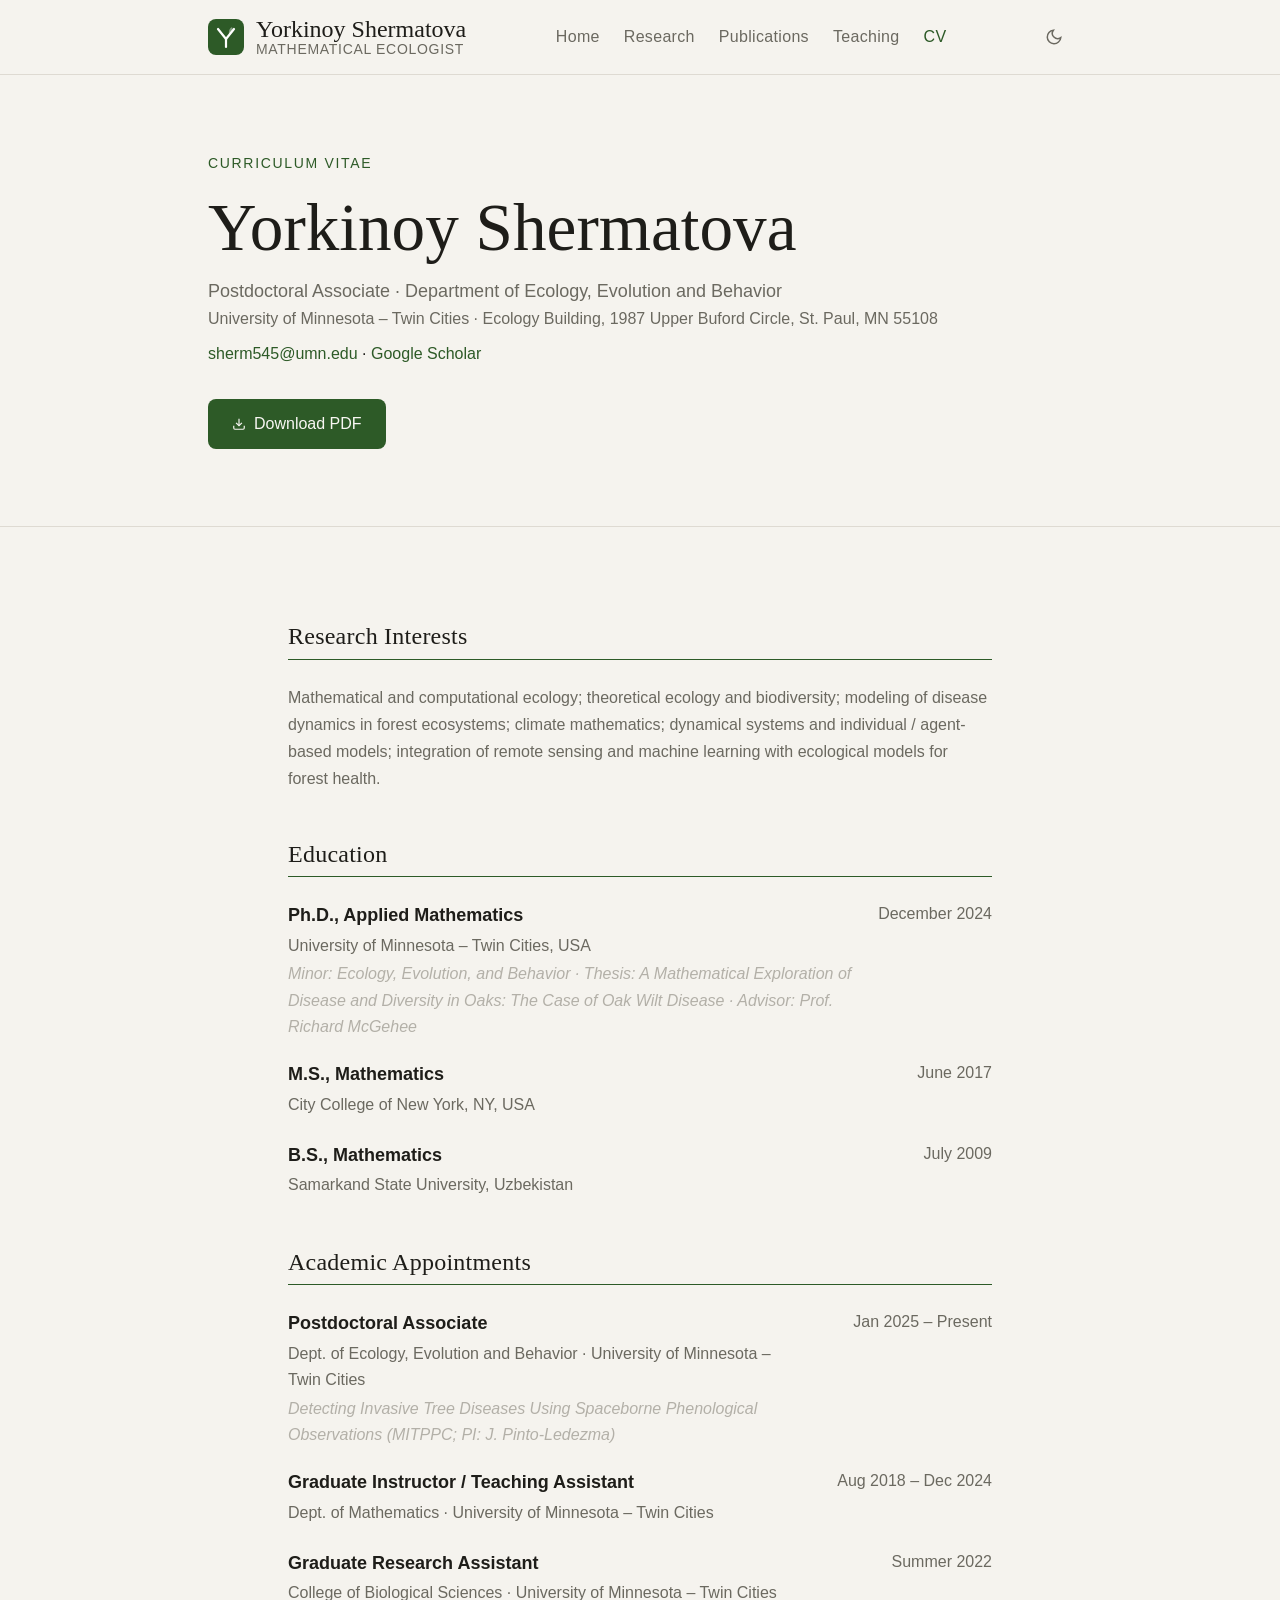
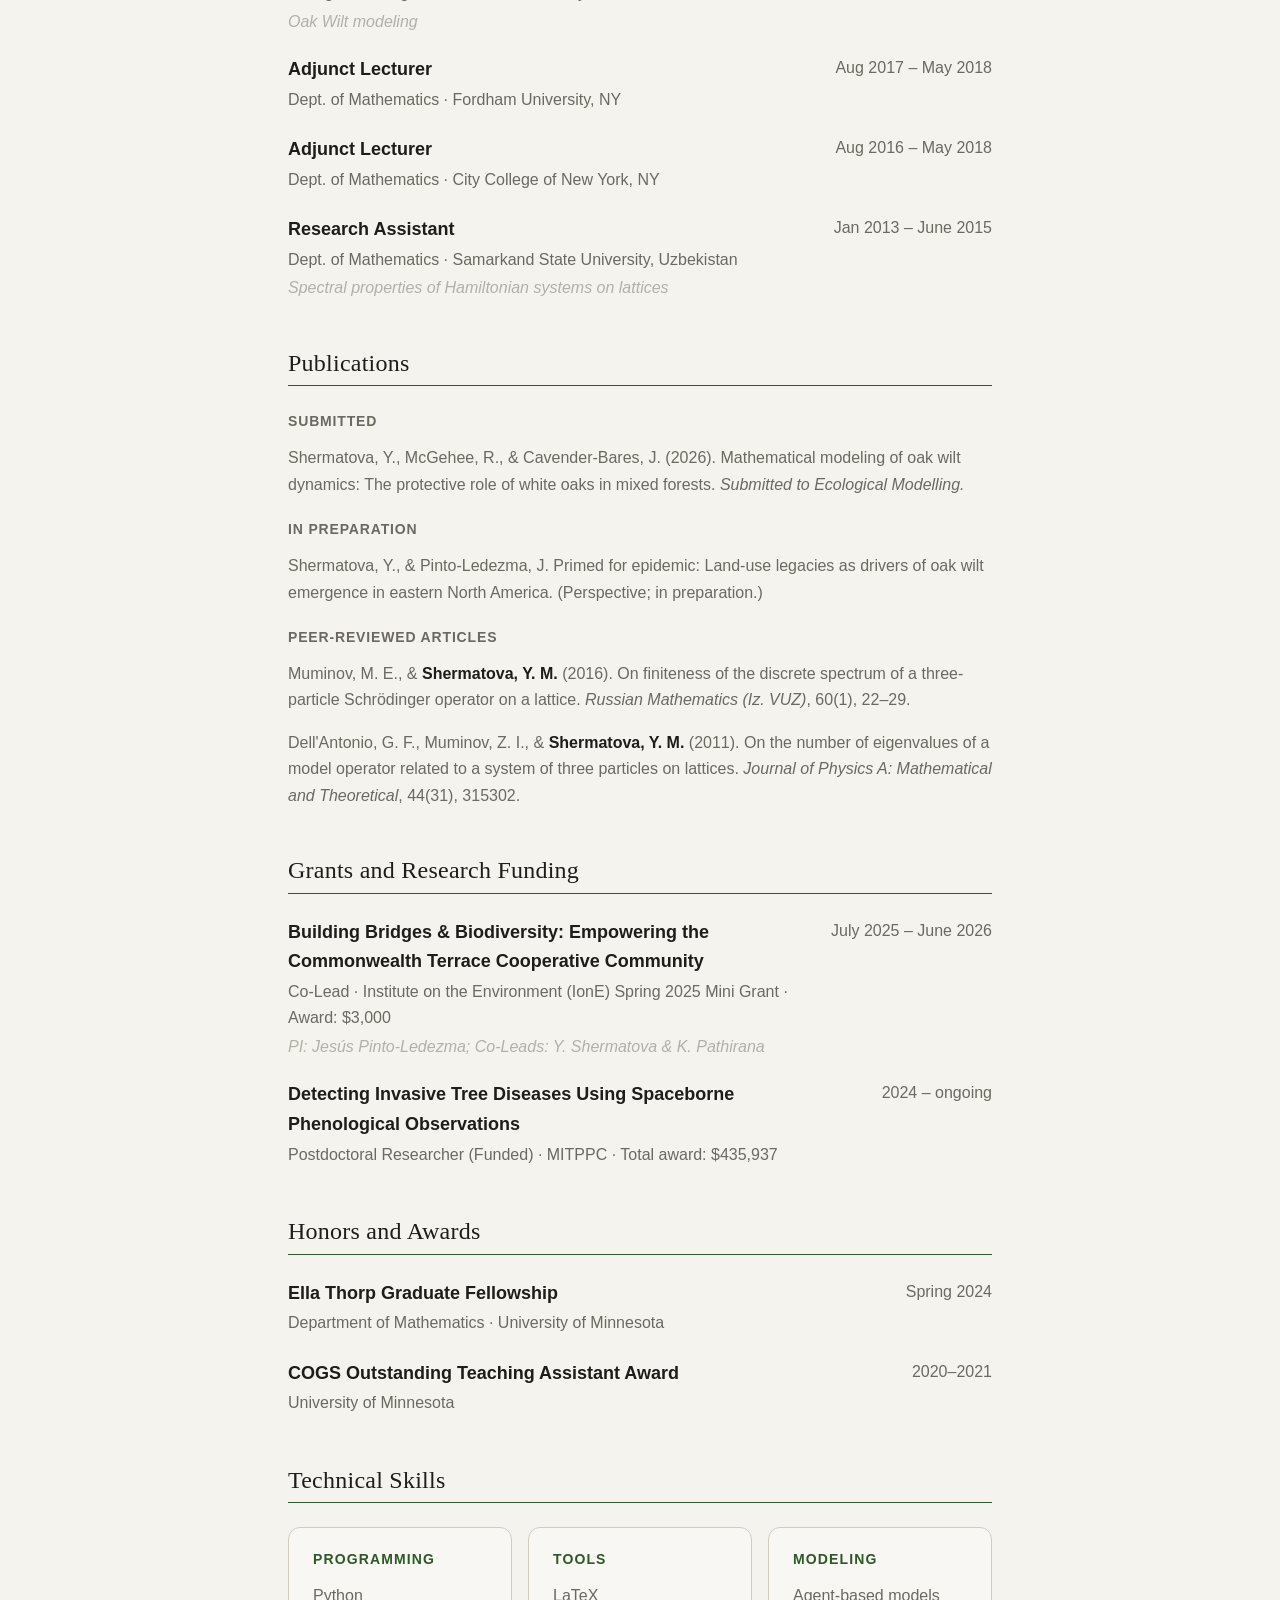
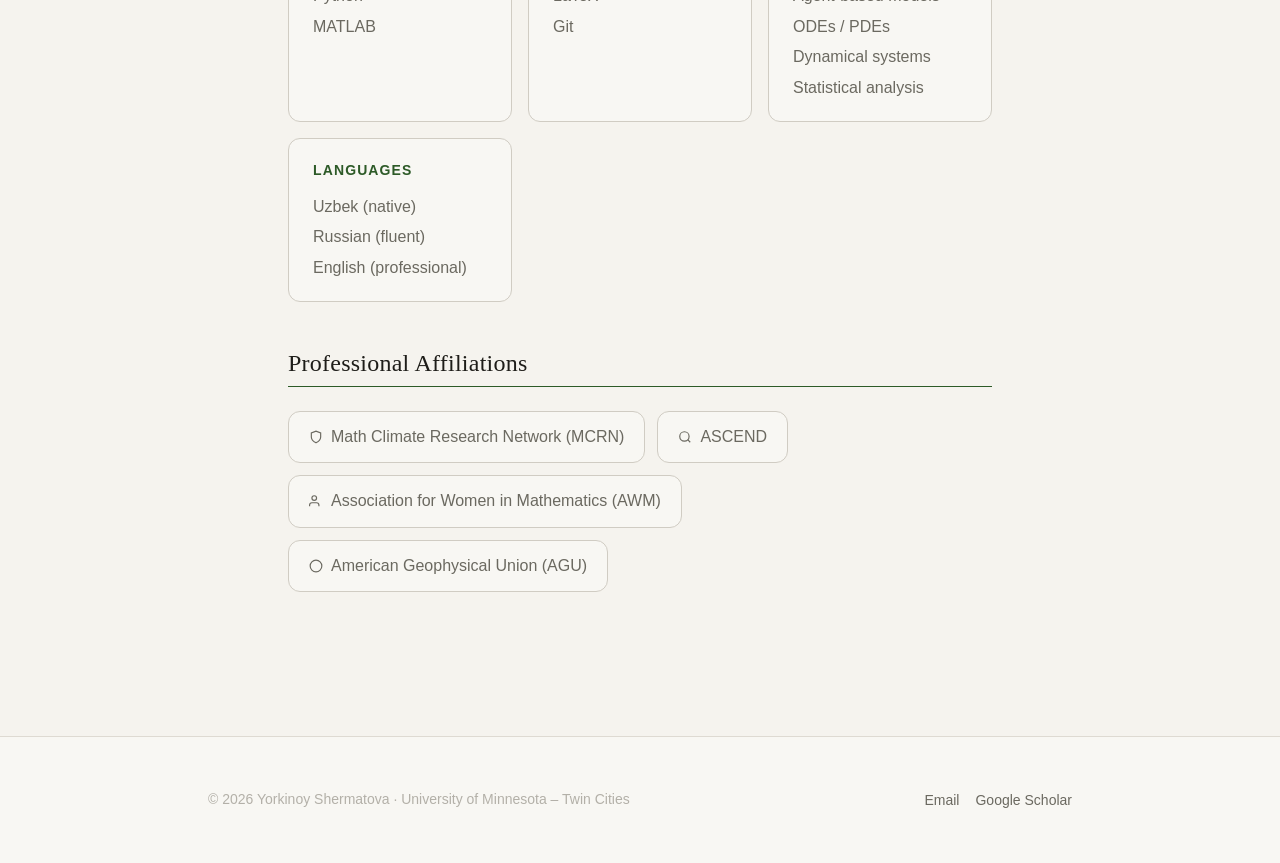
==== commit 1d388ff7: "Pre-publish: remove phone number, fix CV PDF path, self-host fonts" ====
--- a/cv.html
+++ b/cv.html
@@ -65,11 +65,10 @@
             <p style="font-size:var(--text-sm); color:var(--color-text-muted);">University of Minnesota – Twin Cities · Ecology Building, 1987 Upper Buford Circle, St. Paul, MN 55108</p>
             <p style="font-size:var(--text-sm); margin-top:var(--space-2);">
               <a href="mailto:sherm545@umn.edu">sherm545@umn.edu</a> ·
-              <a href="tel:+13479774355">+1 (347) 977-4355</a> ·
               <a href="https://scholar.google.com" target="_blank" rel="noopener">Google Scholar</a>
             </p>
           </div>
-          <a href="uploaded_attachments/72731e714ade4ef1af6a2e4f778bb078/Academic_CV_yorkinoy-1.pdf" download class="btn btn--primary" style="flex-shrink:0;">
+          <a href="assets/cv.pdf" download class="btn btn--primary" style="flex-shrink:0;">
             <svg width="14" height="14" viewBox="0 0 24 24" fill="none" stroke="currentColor" stroke-width="2"><path d="M21 15v4a2 2 0 0 1-2 2H5a2 2 0 0 1-2-2v-4"/><polyline points="7 10 12 15 17 10"/><line x1="12" y1="15" x2="12" y2="3"/></svg>
             Download PDF
           </a>
--- a/style.css
+++ b/style.css
@@ -4,7 +4,7 @@
    Fonts: Cormorant Garamond (display) + Inter (body)
 ═══════════════════════════════════════════════════════ */
 
-@import url('https://fonts.googleapis.com/css2?family=Cormorant+Garamond:ital,wght@0,300;0,400;0,500;0,600;1,300;1,400;1,500&family=Inter:wght@300;400;500;600&display=swap');
+@import url('assets/fonts/fonts.css');
 
 /* ── Design Tokens ── */
 :root,
@@ -939,6 +939,11 @@
   grid-template-columns: 3fr 2fr;
 }
 
+/* Always hide mobile menu by default — only shown via JS .open class inside mobile breakpoint */
+.mobile-menu {
+  display: none;
+}
+
 /* ── Mobile Responsive ── */
 @media (max-width: 768px) {
   .hero__grid { grid-template-columns: 1fr; gap: var(--space-12); }
@@ -955,13 +960,16 @@
     background: var(--color-bg);
     z-index: 200;
     padding: var(--space-8);
-    display: flex;
+    display: none;
     flex-direction: column;
     gap: var(--space-6);
     transform: translateX(100%);
     transition: transform 0.3s cubic-bezier(0.16, 1, 0.3, 1);
   }
-  .mobile-menu.open { transform: translateX(0); }
+  .mobile-menu.open {
+    display: flex;
+    transform: translateX(0);
+  }
   .mobile-menu__close {
     align-self: flex-end;
     margin-bottom: var(--space-4);
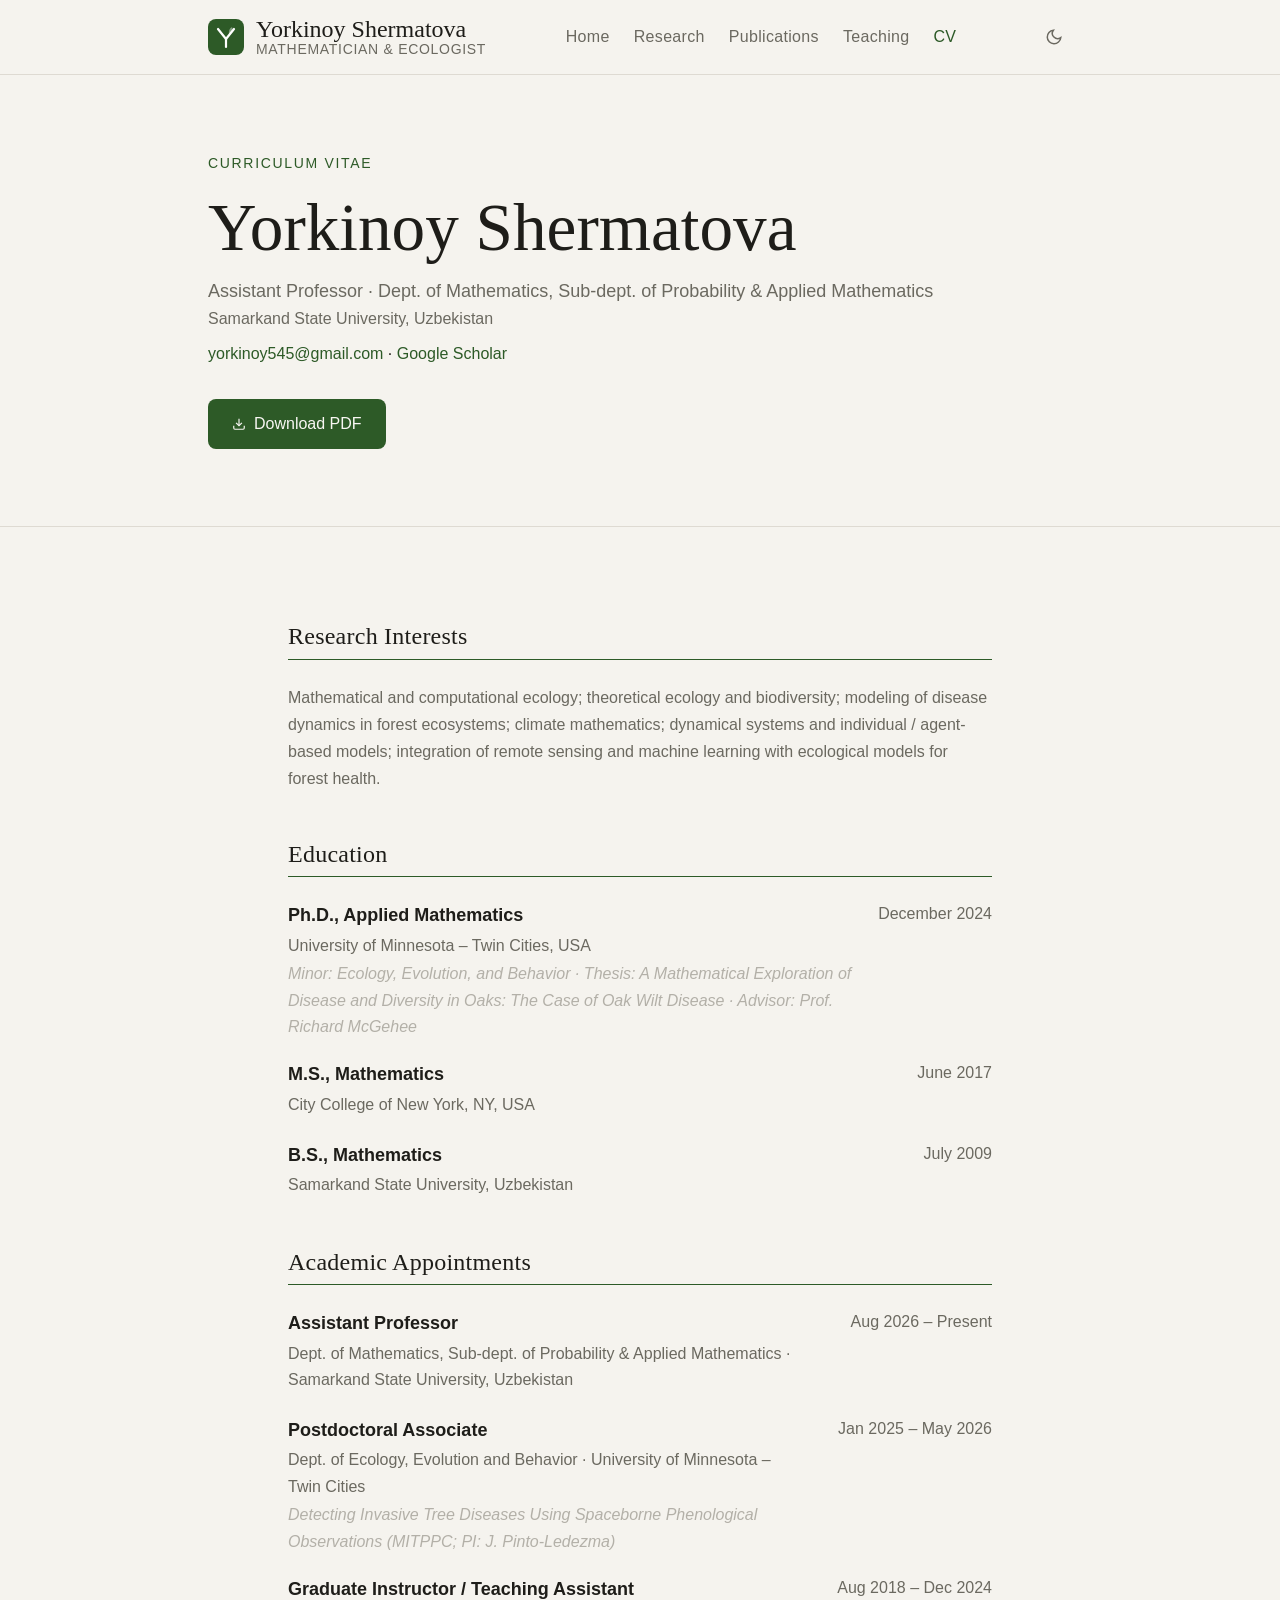
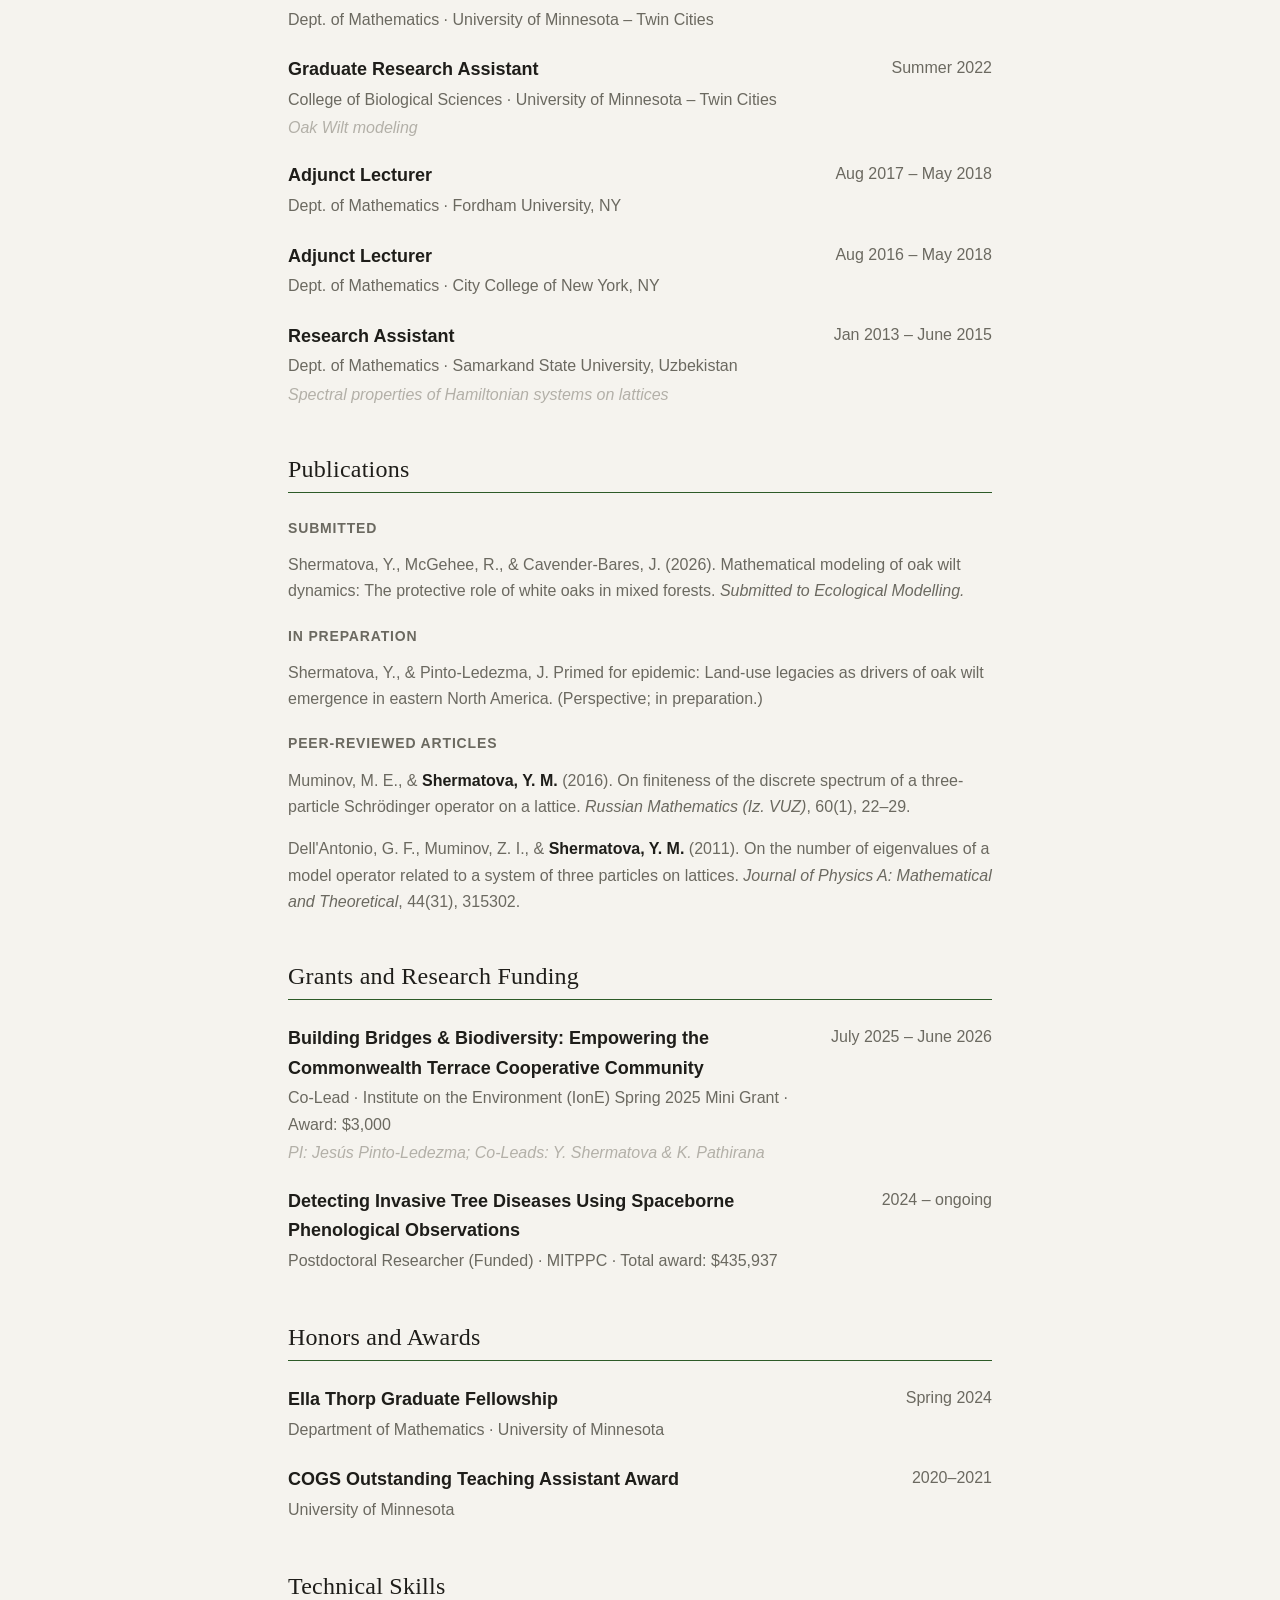
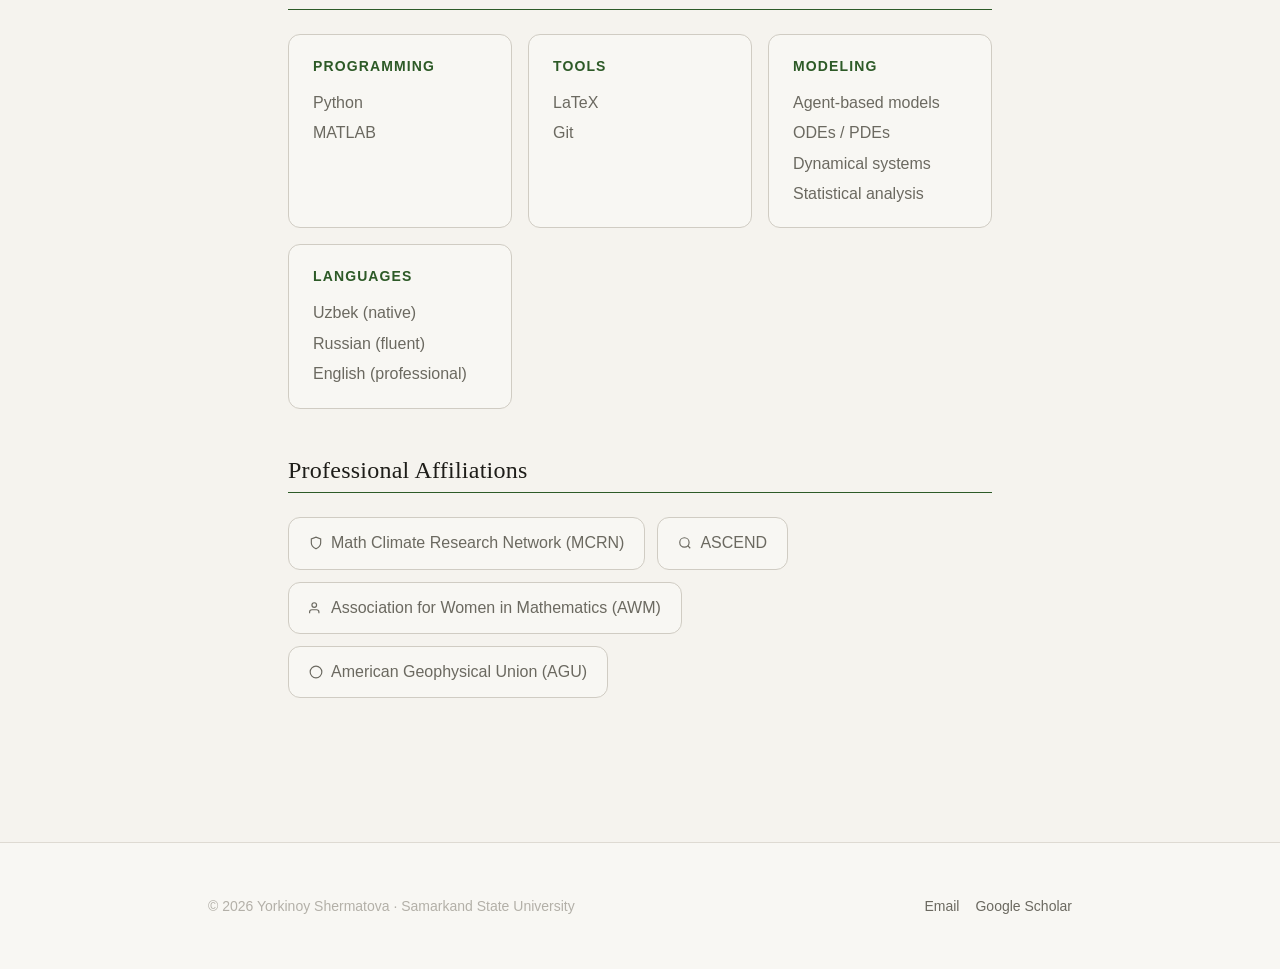
==== commit 2505799c: "Career update: faculty role, nav subtitle, footer, research page affiliation" ====
--- a/cv.html
+++ b/cv.html
@@ -4,7 +4,7 @@
   <meta charset="UTF-8">
   <meta name="viewport" content="width=device-width, initial-scale=1.0">
   <title>CV — Yorkinoy Shermatova</title>
-  <meta name="description" content="Curriculum vitae of Yorkinoy Shermatova, Postdoctoral Associate in Mathematical Ecology at the University of Minnesota.">
+  <meta name="description" content="Curriculum vitae of Yorkinoy Shermatova, Assistant Professor of Probability and Applied Mathematics at Samarkand State University, Uzbekistan.">
   <link rel="stylesheet" href="style.css">
   <link rel="icon" href="data:image/svg+xml,<svg xmlns='http://www.w3.org/2000/svg' viewBox='0 0 32 32'><rect width='32' height='32' rx='6' fill='%232d5a27'/><text y='24' x='4' font-size='22' fill='white' font-family='serif'>Y</text></svg>">
   <style>
@@ -39,7 +39,7 @@
     <div class="container"><div class="nav__inner">
       <a href="index.html" class="nav__logo">
         <svg class="nav__logo-mark" viewBox="0 0 36 36" fill="none" aria-label="YS logo"><rect width="36" height="36" rx="8" fill="var(--color-primary)"/><path d="M10 10 L18 20 L26 10" stroke="white" stroke-width="2.2" stroke-linecap="round" stroke-linejoin="round" fill="none"/><path d="M18 20 L18 28" stroke="white" stroke-width="2.2" stroke-linecap="round"/><path d="M21 16 Q26 12 24 8 Q20 10 21 16Z" fill="white" fill-opacity="0.4"/></svg>
-        <div class="nav__name">Yorkinoy Shermatova<span>Mathematical Ecologist</span></div>
+        <div class="nav__name">Yorkinoy Shermatova<span>Mathematician &amp; Ecologist</span></div>
       </a>
       <ul class="nav__links" role="list">
         <li><a href="index.html">Home</a></li><li><a href="research.html">Research</a></li>
@@ -61,10 +61,10 @@
           <div>
             <p class="hero__eyebrow">Curriculum Vitae</p>
             <h1 style="font-family:var(--font-display); font-size:var(--text-3xl); font-weight:300; line-height:1.1; margin-bottom:var(--space-3);">Yorkinoy Shermatova</h1>
-            <p style="font-size:var(--text-base); color:var(--color-text-muted);">Postdoctoral Associate · Department of Ecology, Evolution and Behavior</p>
-            <p style="font-size:var(--text-sm); color:var(--color-text-muted);">University of Minnesota – Twin Cities · Ecology Building, 1987 Upper Buford Circle, St. Paul, MN 55108</p>
+            <p style="font-size:var(--text-base); color:var(--color-text-muted);">Assistant Professor · Dept. of Mathematics, Sub-dept. of Probability &amp; Applied Mathematics</p>
+            <p style="font-size:var(--text-sm); color:var(--color-text-muted);">Samarkand State University, Uzbekistan</p>
             <p style="font-size:var(--text-sm); margin-top:var(--space-2);">
-              <a href="mailto:sherm545@umn.edu">sherm545@umn.edu</a> ·
+              <a href="mailto:yorkinoy545@gmail.com">yorkinoy545@gmail.com</a> ·
               <a href="https://scholar.google.com" target="_blank" rel="noopener">Google Scholar</a>
             </p>
           </div>
@@ -117,11 +117,18 @@
           <h2 class="cv-section-title">Academic Appointments</h2>
           <div class="cv-entry">
             <div class="cv-entry__main">
+              <p class="cv-entry__title">Assistant Professor</p>
+              <p class="cv-entry__sub">Dept. of Mathematics, Sub-dept. of Probability &amp; Applied Mathematics · Samarkand State University, Uzbekistan</p>
+            </div>
+            <div class="cv-entry__date">Aug 2026 – Present</div>
+          </div>
+          <div class="cv-entry">
+            <div class="cv-entry__main">
               <p class="cv-entry__title">Postdoctoral Associate</p>
               <p class="cv-entry__sub">Dept. of Ecology, Evolution and Behavior · University of Minnesota – Twin Cities</p>
               <p class="cv-entry__detail">Detecting Invasive Tree Diseases Using Spaceborne Phenological Observations (MITPPC; PI: J. Pinto-Ledezma)</p>
             </div>
-            <div class="cv-entry__date">Jan 2025 – Present</div>
+            <div class="cv-entry__date">Jan 2025 – May 2026</div>
           </div>
           <div class="cv-entry">
             <div class="cv-entry__main">
@@ -283,9 +290,9 @@
   <footer class="footer">
     <div class="container">
       <div class="footer__inner">
-        <p class="footer__copy">© 2026 Yorkinoy Shermatova · University of Minnesota – Twin Cities</p>
+        <p class="footer__copy">© 2026 Yorkinoy Shermatova · Samarkand State University</p>
         <ul class="footer__links" role="list">
-          <li><a href="mailto:sherm545@umn.edu">Email</a></li>
+          <li><a href="mailto:yorkinoy545@gmail.com">Email</a></li>
           <li><a href="https://scholar.google.com" target="_blank" rel="noopener">Google Scholar</a></li>
         </ul>
       </div>
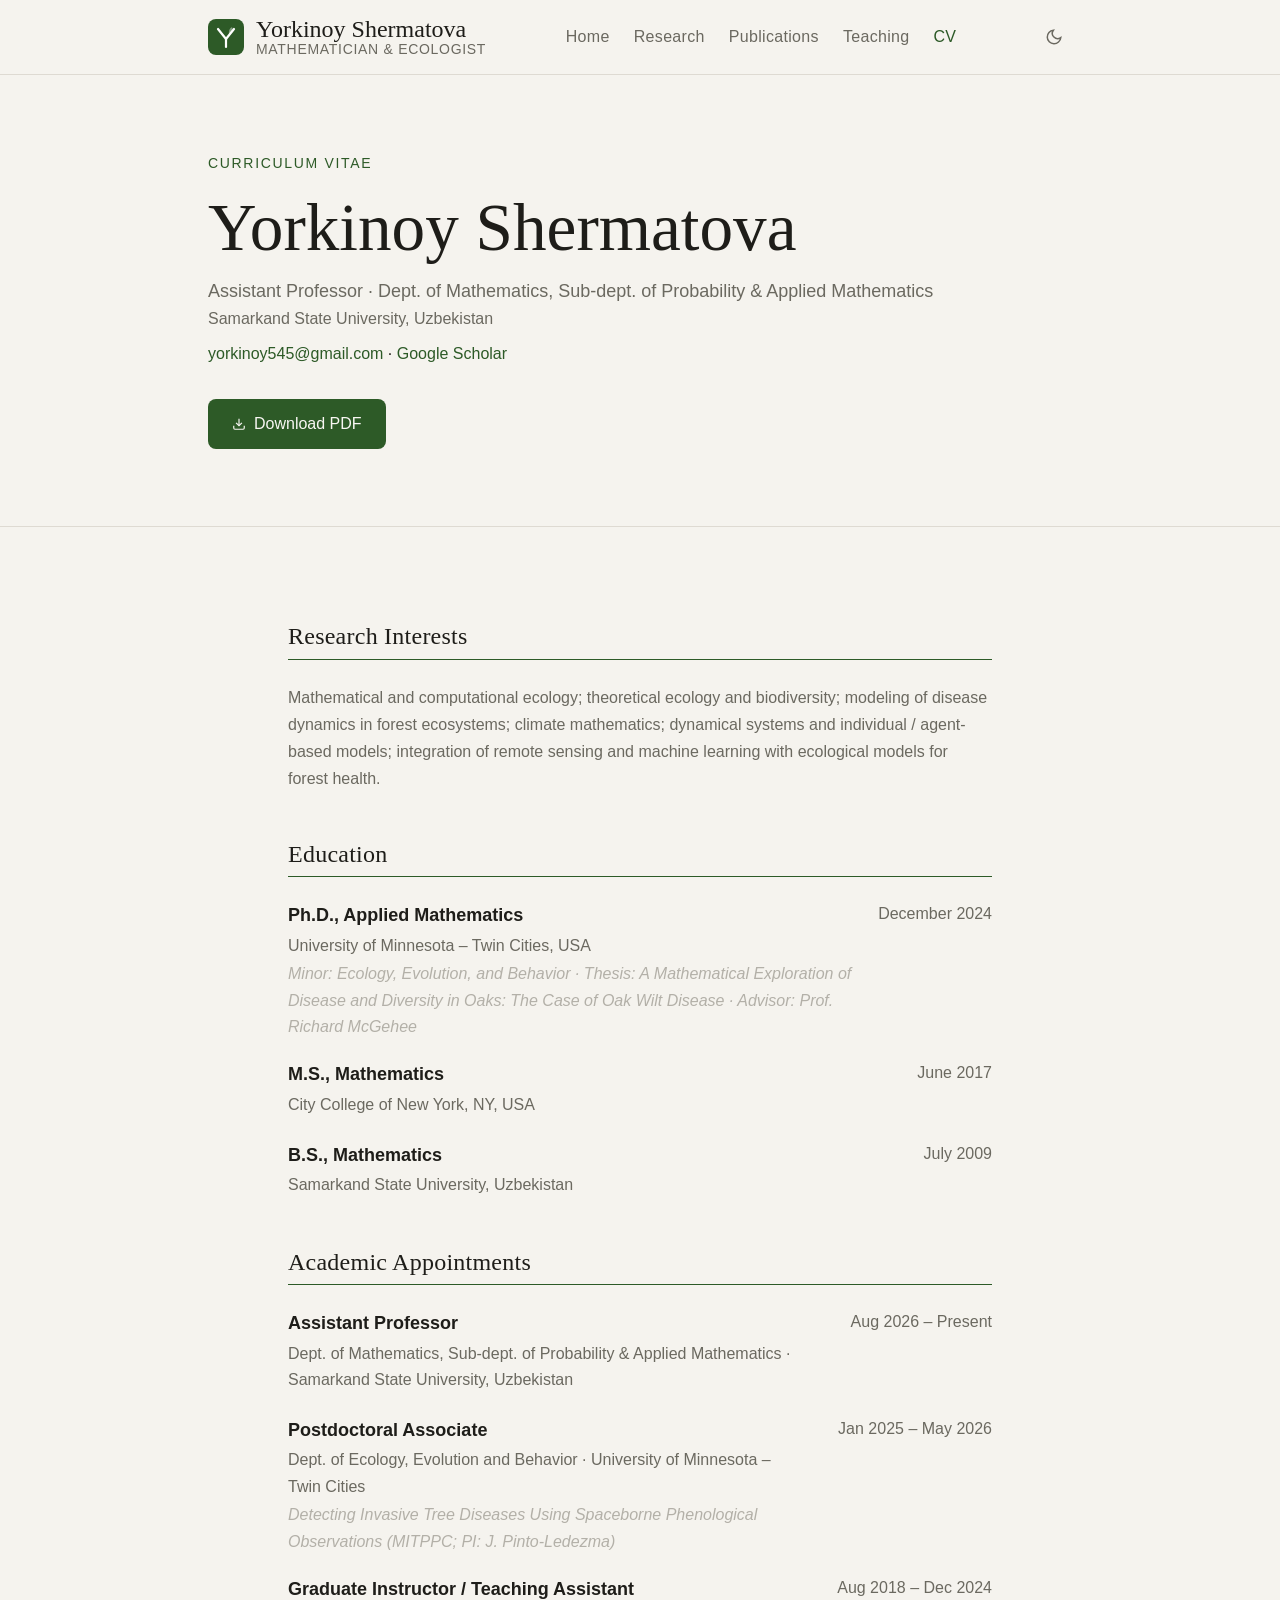
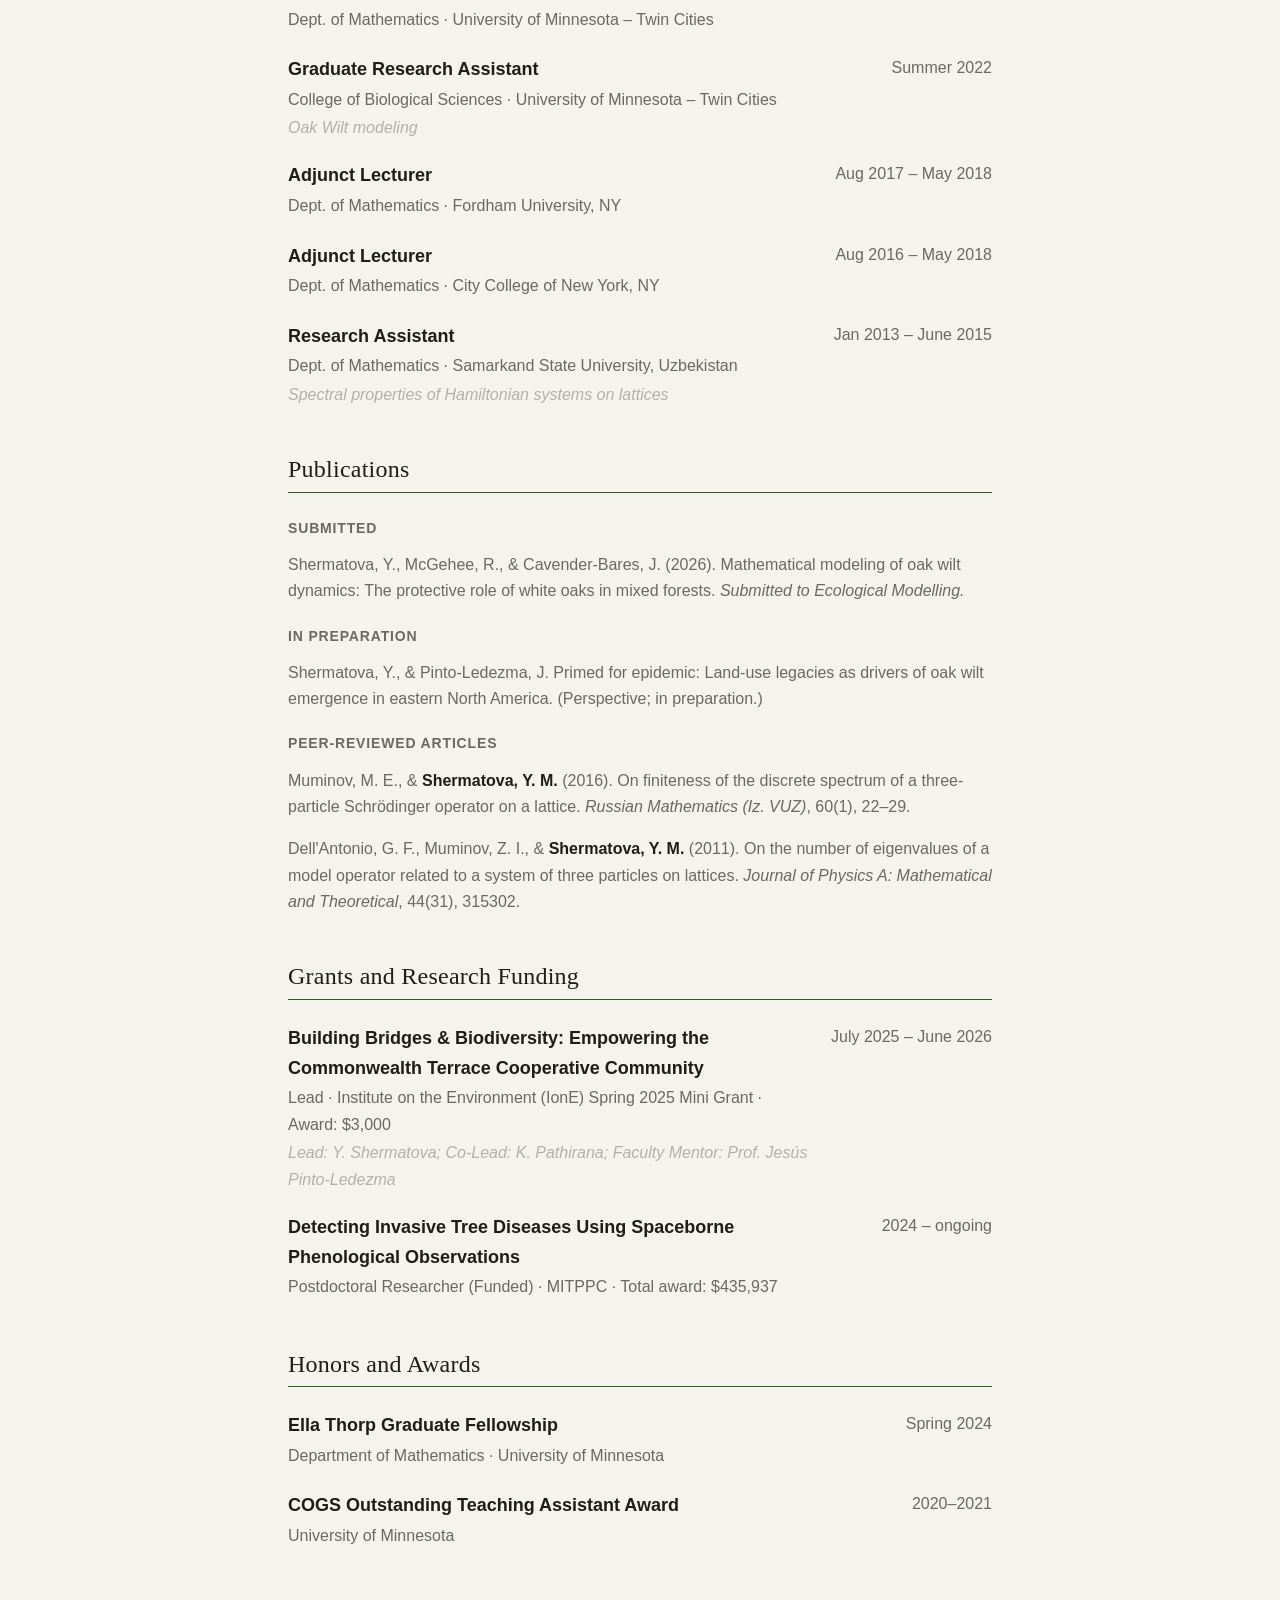
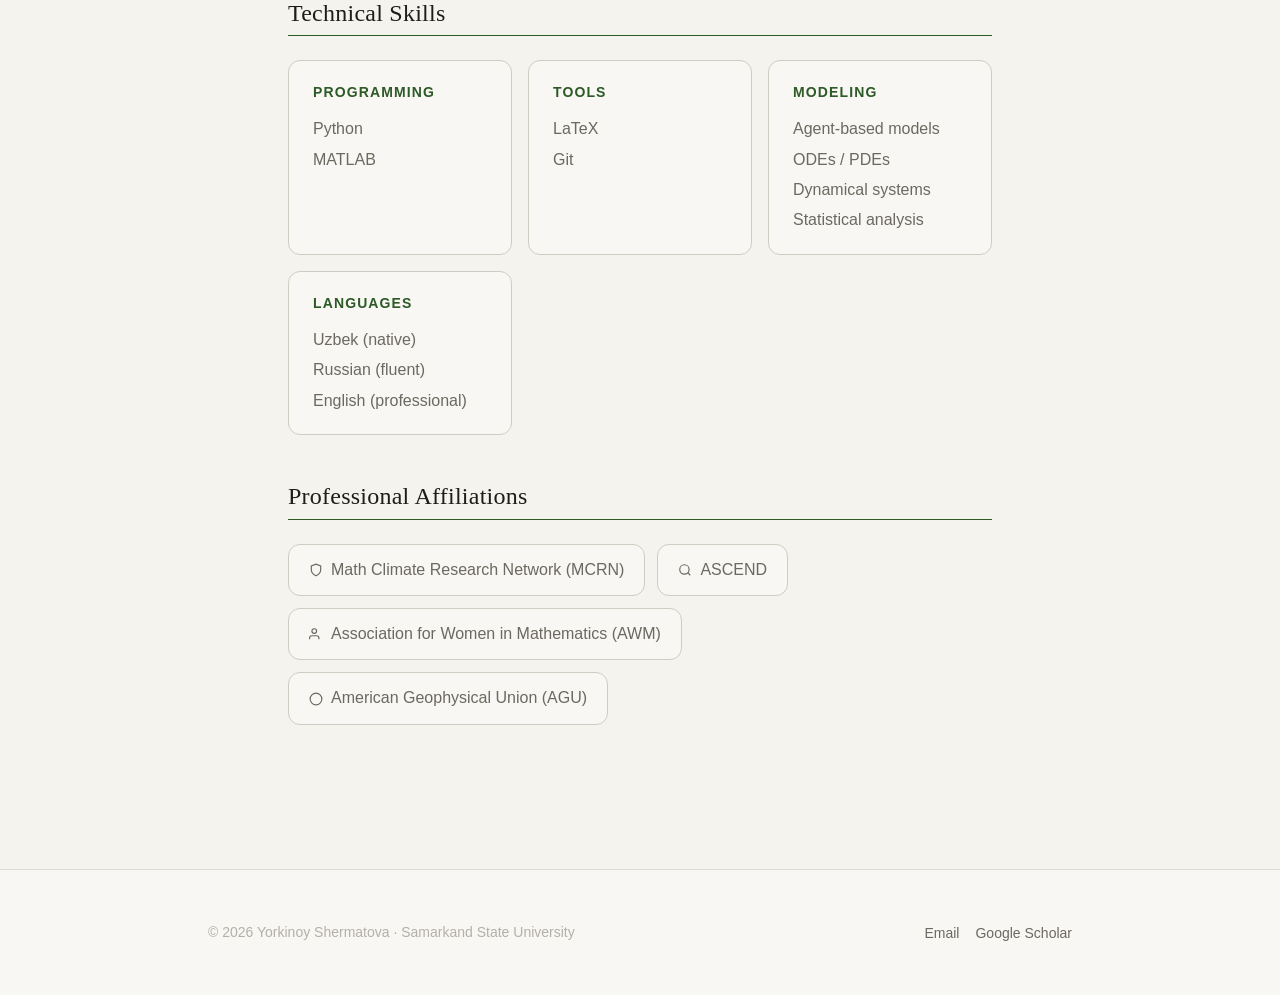
==== commit e9a86769: "Update MITPPC research section with detailed project content; fix CTC Bridges grant roles" ====
--- a/cv.html
+++ b/cv.html
@@ -195,8 +195,8 @@
           <div class="cv-entry">
             <div class="cv-entry__main">
               <p class="cv-entry__title">Building Bridges &amp; Biodiversity: Empowering the Commonwealth Terrace Cooperative Community</p>
-              <p class="cv-entry__sub">Co-Lead · Institute on the Environment (IonE) Spring 2025 Mini Grant · Award: $3,000</p>
-              <p class="cv-entry__detail">PI: Jesús Pinto-Ledezma; Co-Leads: Y. Shermatova &amp; K. Pathirana</p>
+              <p class="cv-entry__sub">Lead · Institute on the Environment (IonE) Spring 2025 Mini Grant · Award: $3,000</p>
+              <p class="cv-entry__detail">Lead: Y. Shermatova; Co-Lead: K. Pathirana; Faculty Mentor: Prof. Jesús Pinto-Ledezma</p>
             </div>
             <div class="cv-entry__date">July 2025 – June 2026</div>
           </div>
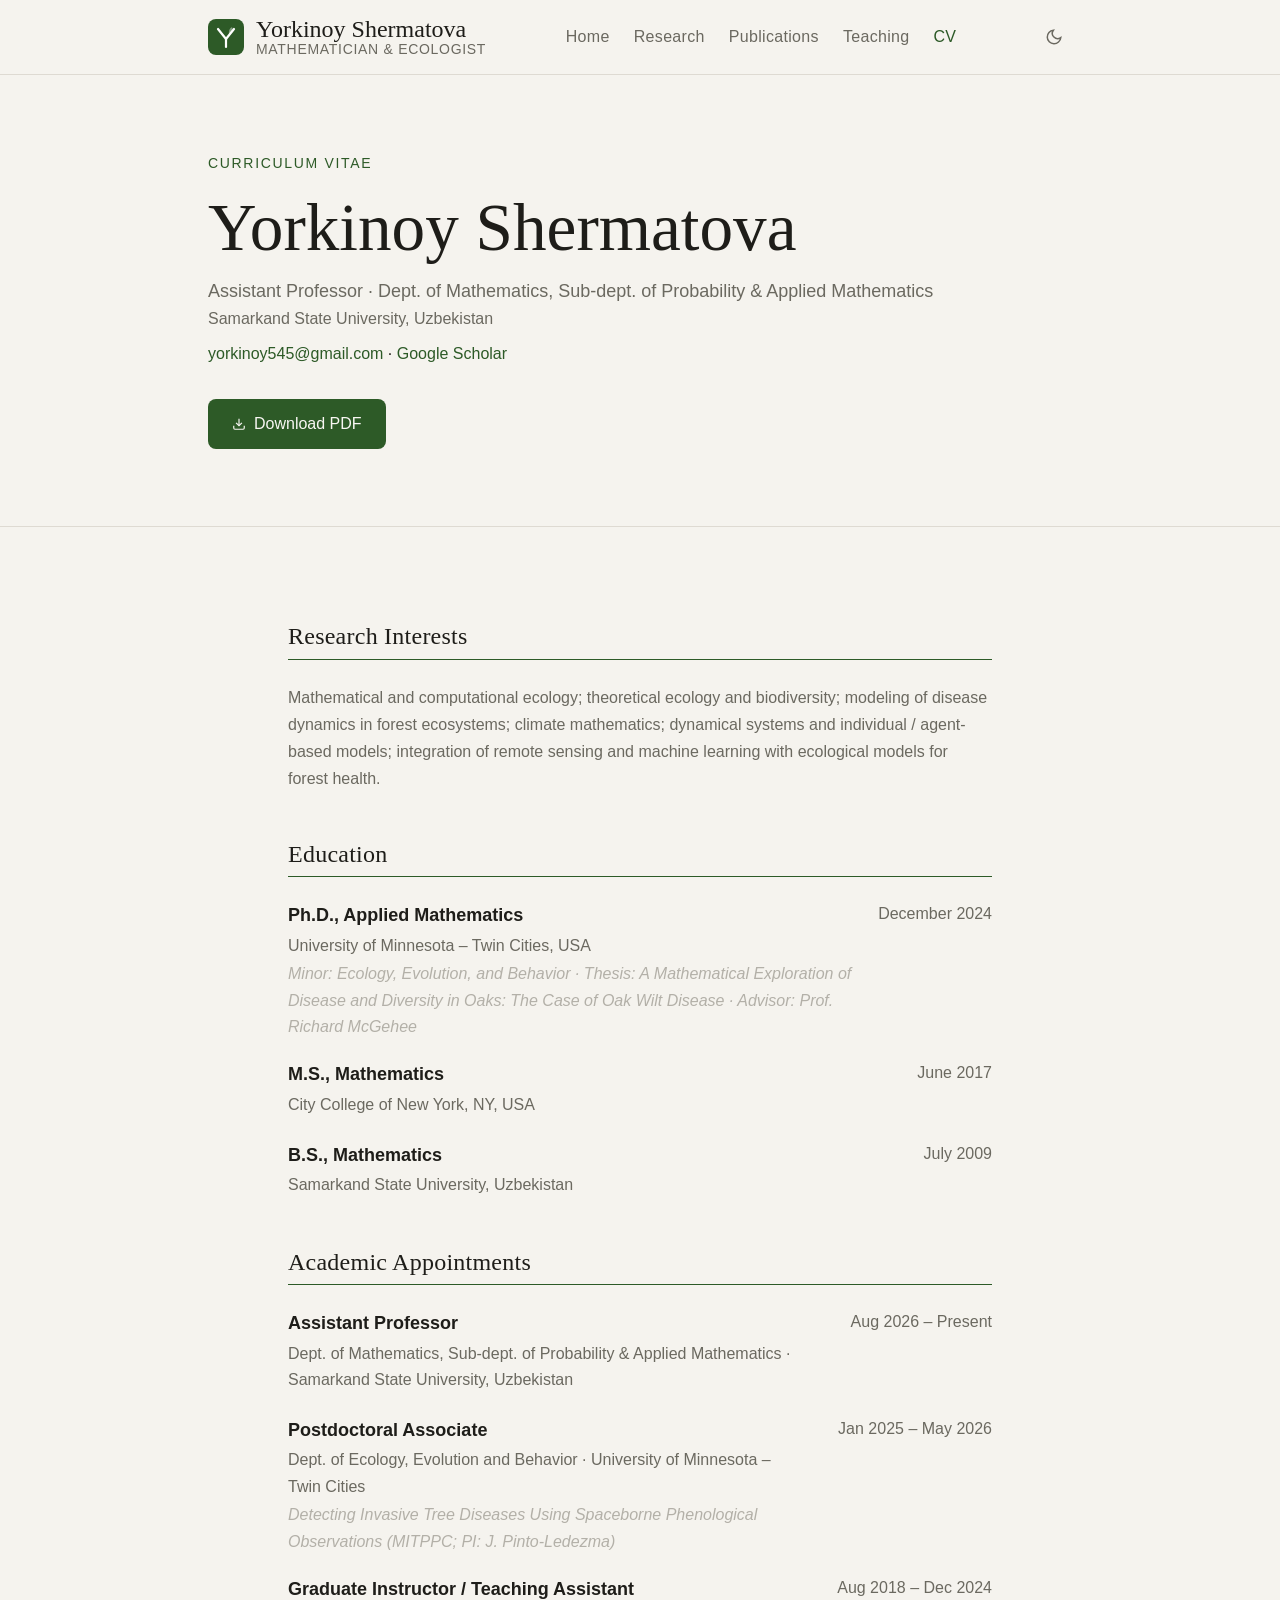
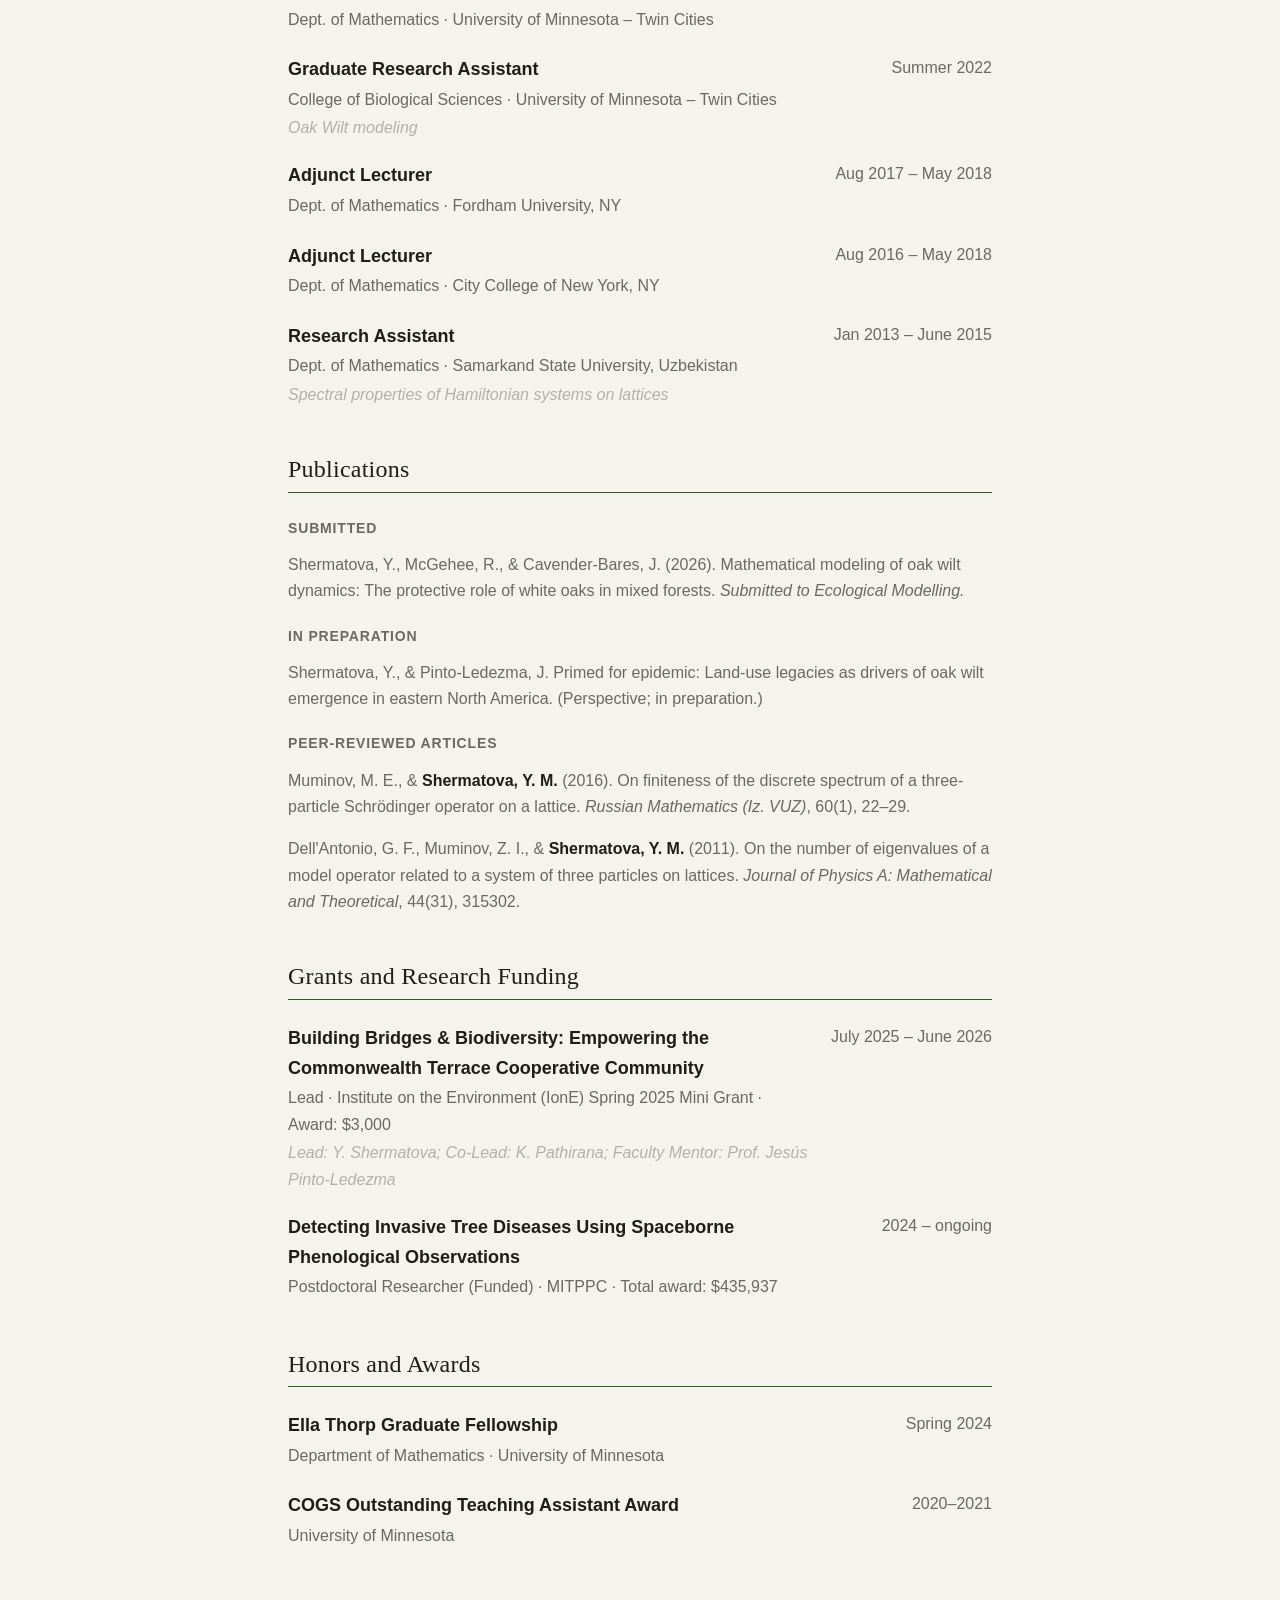
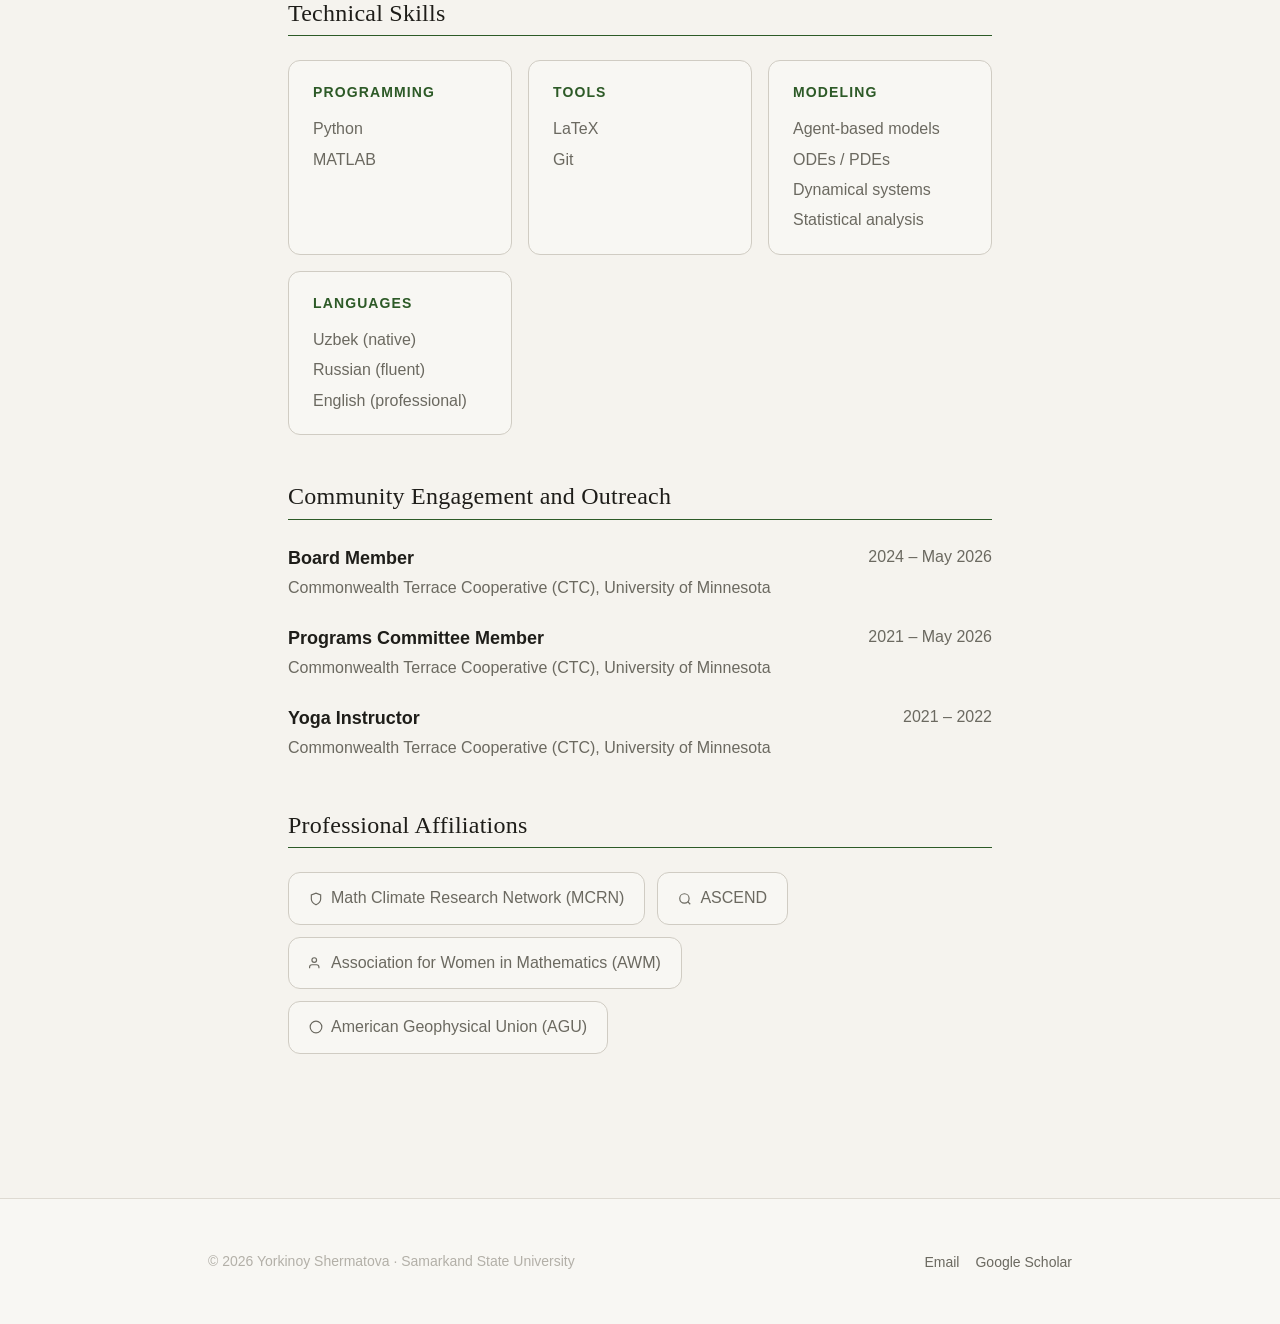
==== commit 06330df6: "Fix CTC service role dates; add Community Engagement section to cv.html" ====
--- a/cv.html
+++ b/cv.html
@@ -262,6 +262,31 @@
 
         <!-- Affiliations -->
         <div class="cv-section">
+          <h2 class="cv-section-title">Community Engagement and Outreach</h2>
+          <div class="cv-entry">
+            <div class="cv-entry__main">
+              <p class="cv-entry__title">Board Member</p>
+              <p class="cv-entry__sub">Commonwealth Terrace Cooperative (CTC), University of Minnesota</p>
+            </div>
+            <div class="cv-entry__date">2024 – May 2026</div>
+          </div>
+          <div class="cv-entry">
+            <div class="cv-entry__main">
+              <p class="cv-entry__title">Programs Committee Member</p>
+              <p class="cv-entry__sub">Commonwealth Terrace Cooperative (CTC), University of Minnesota</p>
+            </div>
+            <div class="cv-entry__date">2021 – May 2026</div>
+          </div>
+          <div class="cv-entry">
+            <div class="cv-entry__main">
+              <p class="cv-entry__title">Yoga Instructor</p>
+              <p class="cv-entry__sub">Commonwealth Terrace Cooperative (CTC), University of Minnesota</p>
+            </div>
+            <div class="cv-entry__date">2021 – 2022</div>
+          </div>
+        </div>
+
+        <div class="cv-section">
           <h2 class="cv-section-title">Professional Affiliations</h2>
           <div class="affiliation-tags">
             <div class="affiliation-tag">
